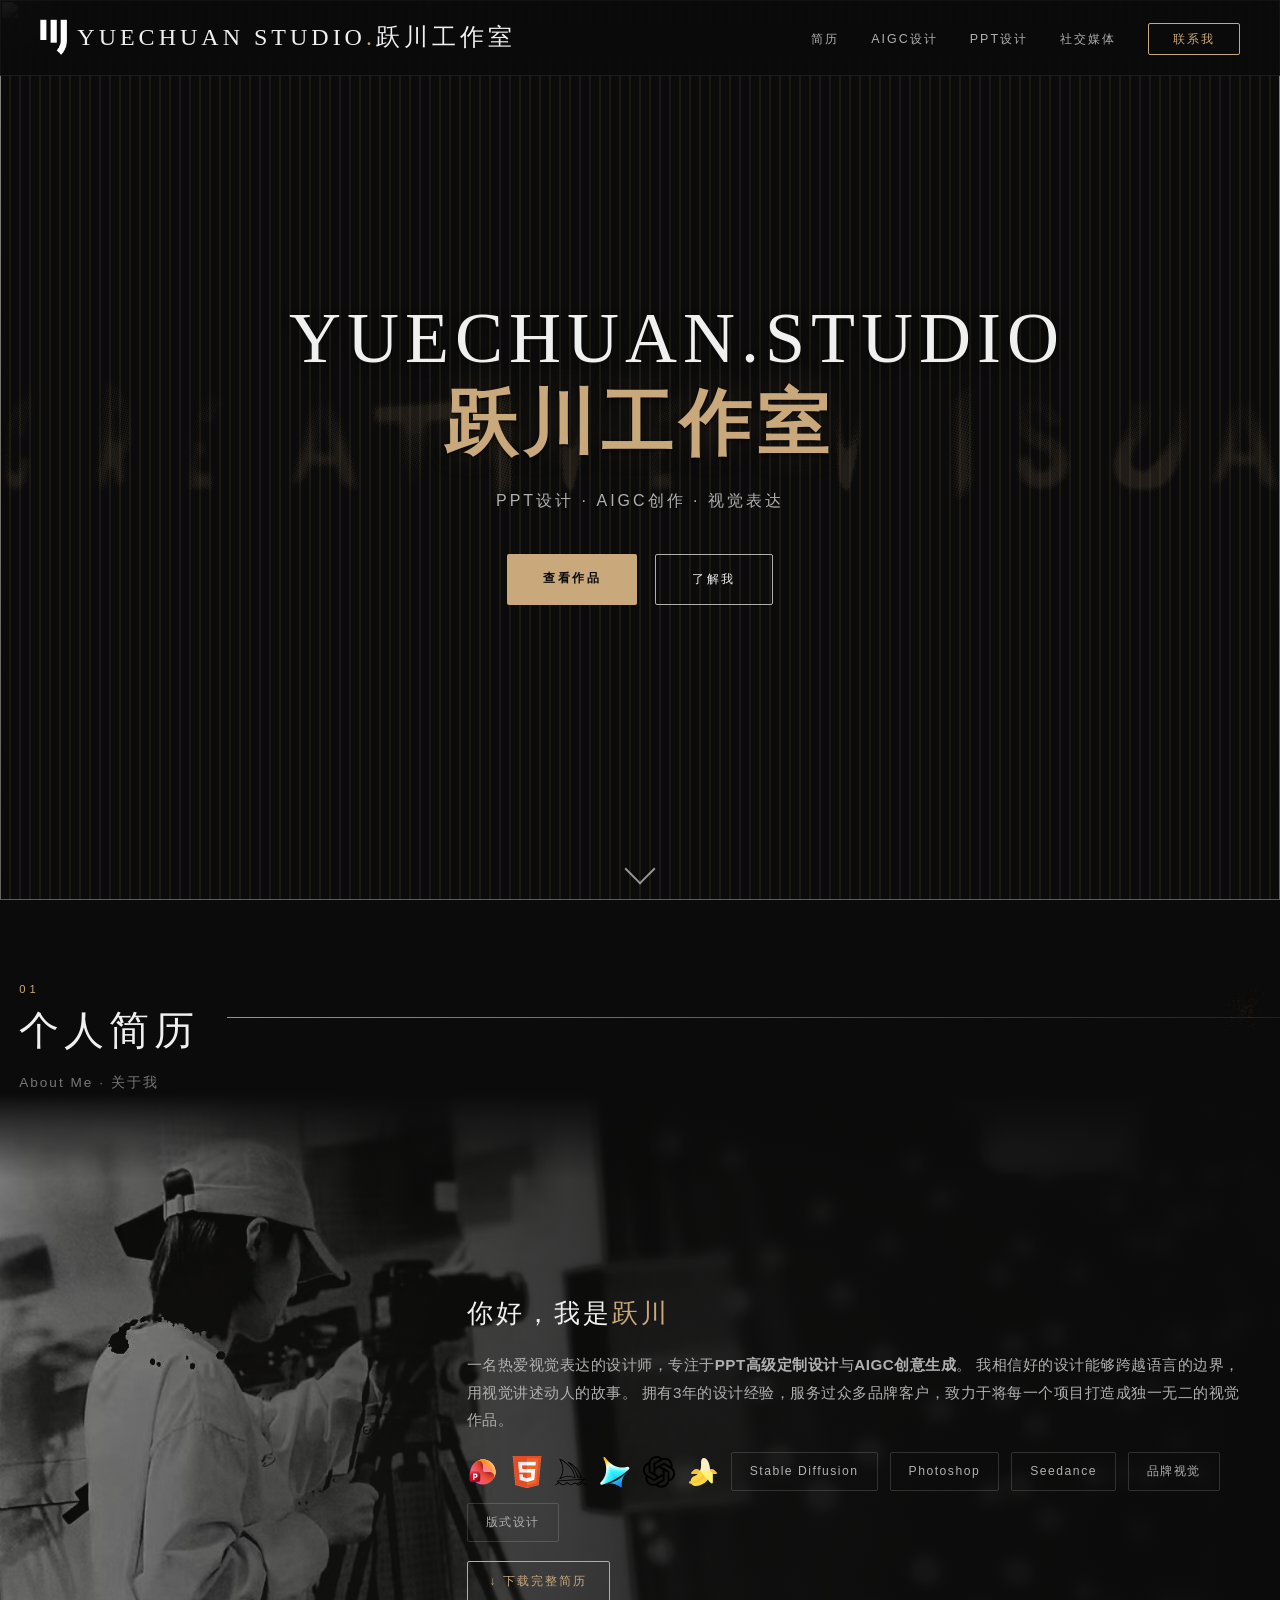
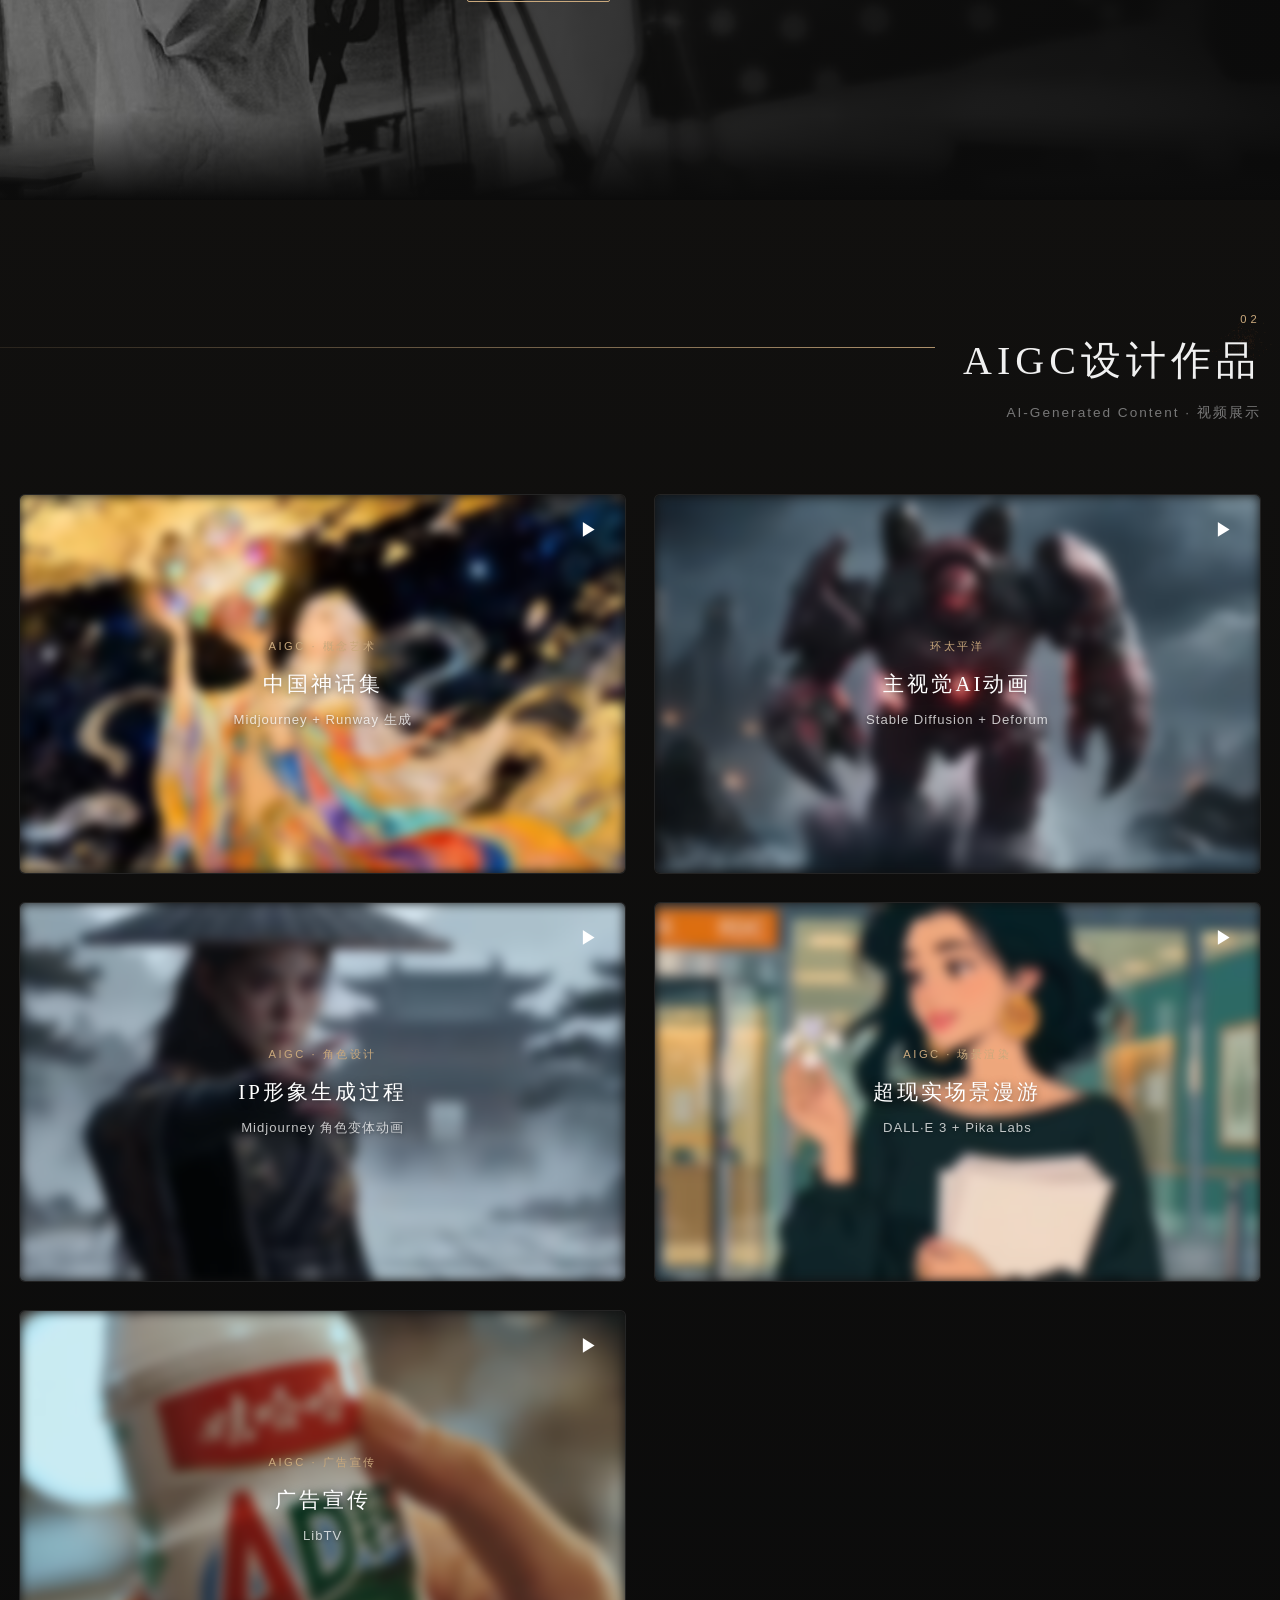
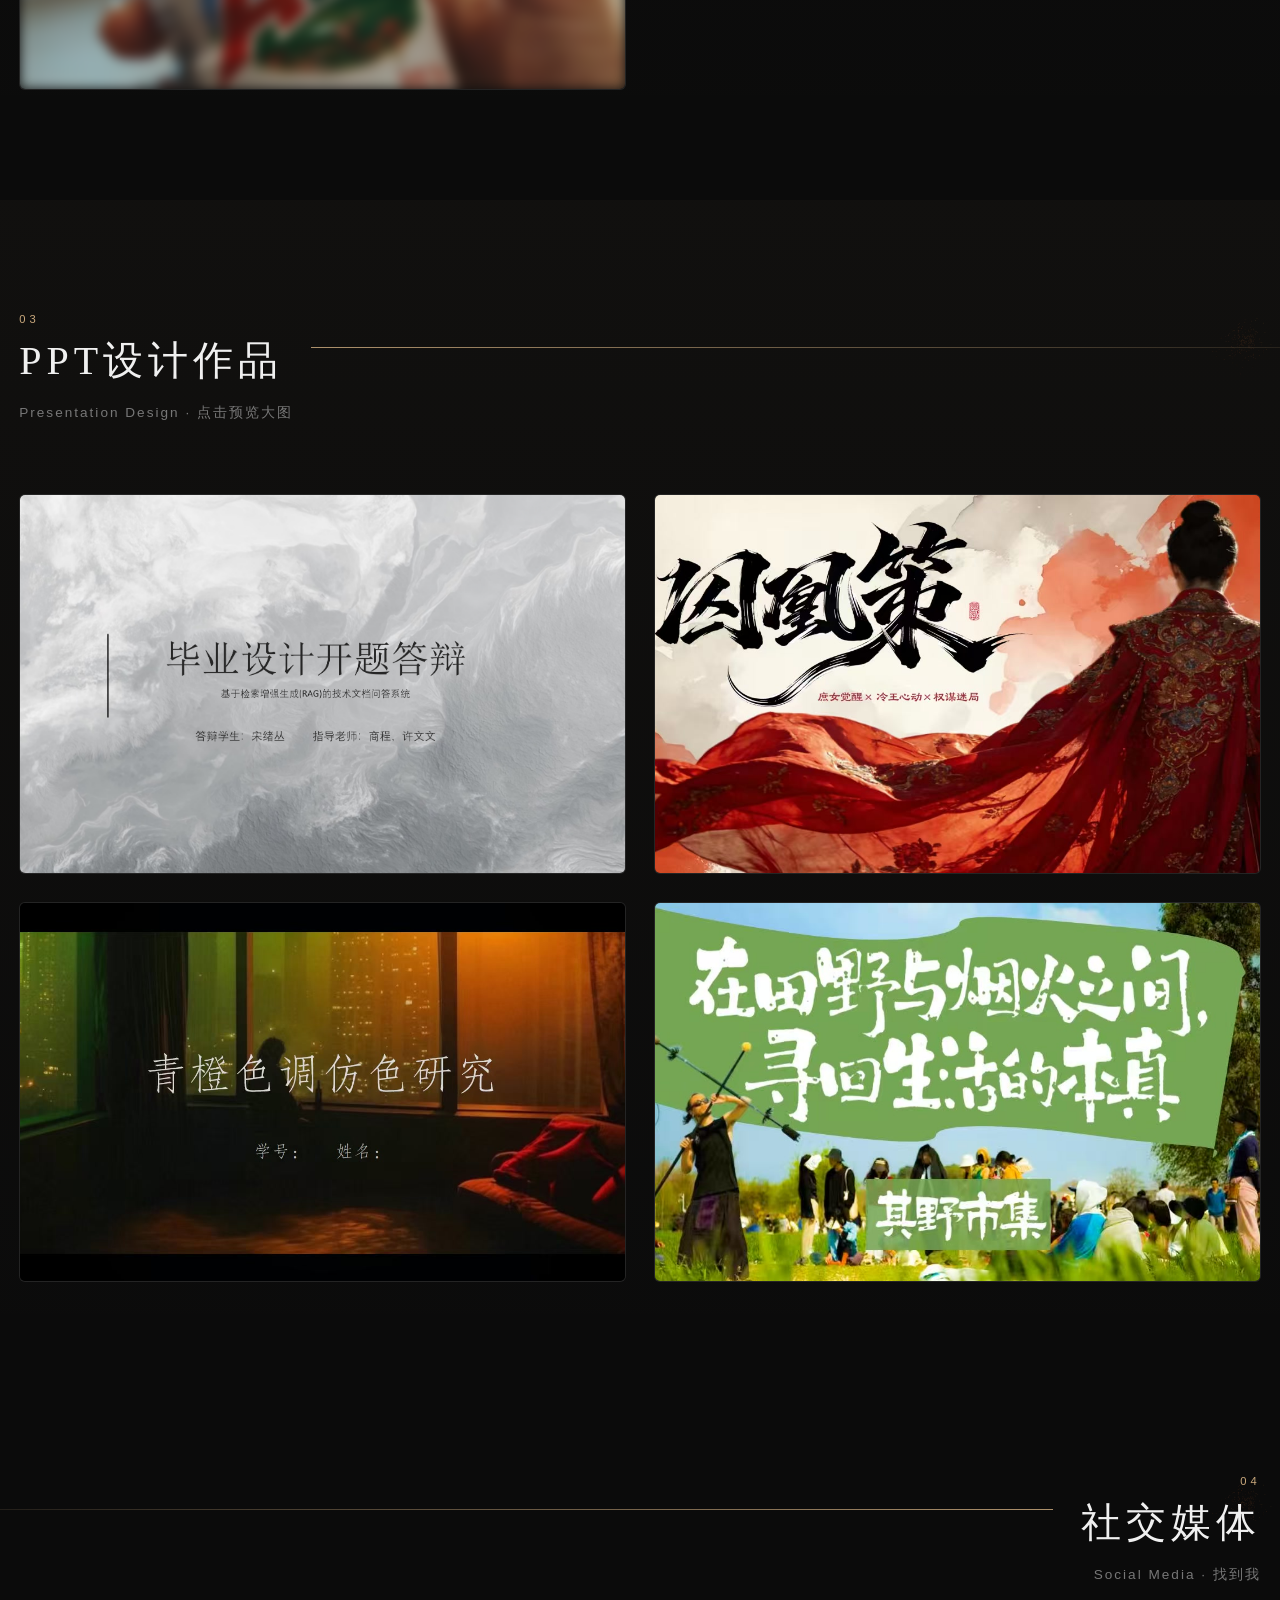
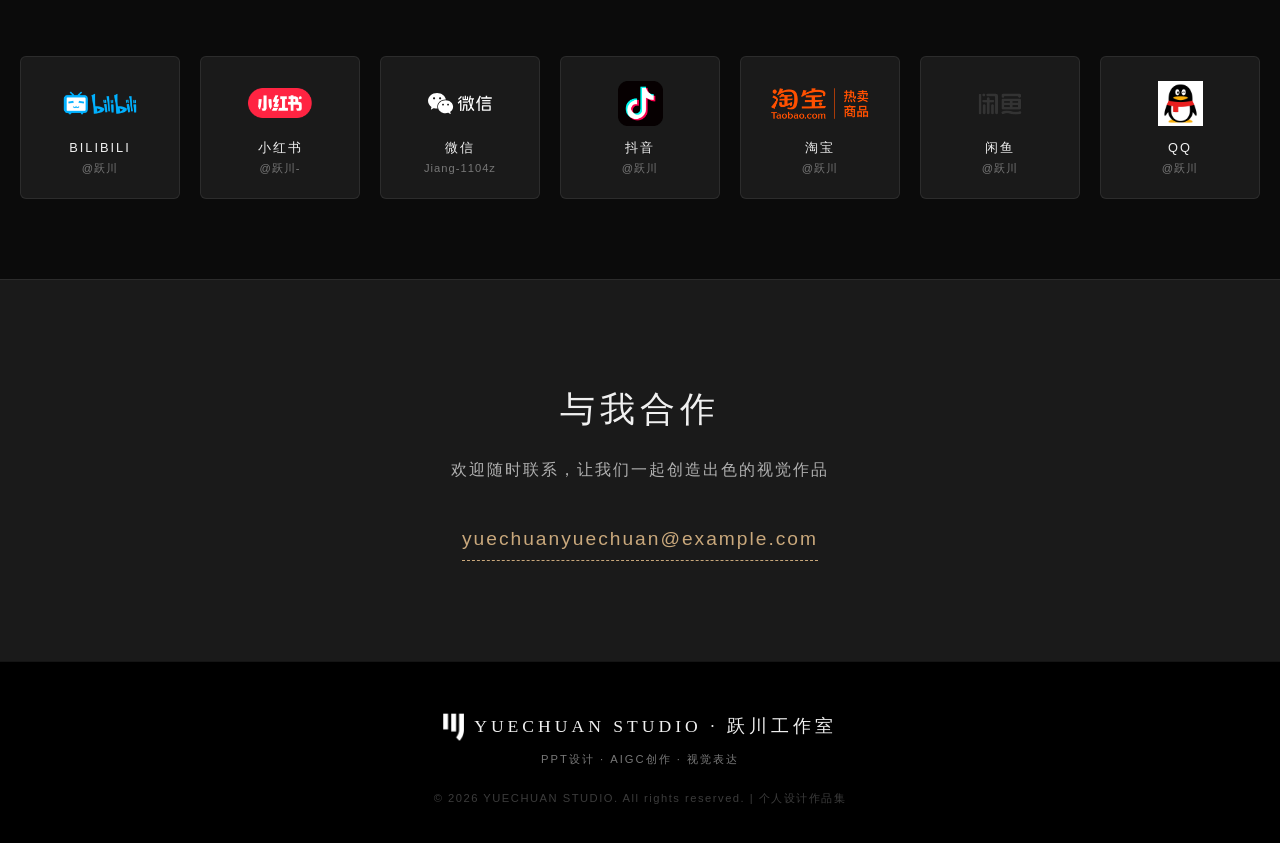
==== aton.html @ 8cbcf57b "Initial commit: artwork portfolio website" ====
<!DOCTYPE html>
<html lang="zh-CN">
<head>
    <meta charset="UTF-8">
    <meta name="viewport" content="width=device-width, initial-scale=1.0">
    <link rel="icon" href="logo\川logo.ico" type="image/png">
    <title>跃川工作室作品集 | Portfolio</title>
    <link rel="stylesheet" href="style.css">
    </head>
<body>
        <script>
            // 页面加载后自动滚动到主页
            window.addEventListener('DOMContentLoaded', function() {
                if (window.location.hash === '' || window.location.hash === '#home') {
                    var homeSection = document.getElementById('home');
                    if (homeSection) {
                        homeSection.scrollIntoView({behavior: 'auto'});
                    }
                }
            });
        </script>
        <!-- ==================== 导航栏 ==================== -->
    <nav class="navbar" id="navbar">
        <div class="nav-container">
            <a href="#home" class="logo"><img src="logo/川logo.png" alt="" class="logo-img"><span class="logo-text">YUECHUAN STUDIO<span class="dot">.</span>跃川工作室</span></a>
            <ul class="nav-links" id="navLinks">
                <li><a href="#about">简历</a></li>
                <li><a href="#aigc">AIGC设计</a></li>
                <li><a href="#ppt">PPT设计</a></li>
                <li><a href="#social">社交媒体</a></li>
                <li><a href="#contact" class="btn-contact">联系我</a></li>
            </ul>
            <div class="hamburger" id="hamburger">
                <span></span><span></span><span></span>
            </div>
        </div>
    </nav>

    <!-- ==================== Hero 区域 ==================== -->
    <section class="hero" id="home">
        <div class="hero-bg" aria-hidden="true">
            <img src="background/2784382079/back-ezgif.com-video-to-gif-converter.gif" alt="">
        </div>
        <div class="hero-particles" id="heroParticles"></div>
        <!-- 全屏英文大标题 -->
        <div class="hero-big-text">CREATIVE VISUAL DESIGN</div>
        <!-- 波浪线交互效果 -->
        <a-waves class="hero-waves"><svg></svg></a-waves>
        <div class="hero-content">
            <h1>YUECHUAN.STUDIO<br><span class="accent">跃川工作室</span></h1>
            <p class="hero-subtitle">PPT设计 · AIGC创作 · 视觉表达</p>
            <div class="hero-cta">
                <a href="#aigc" class="btn-primary">查看作品</a>
                <a href="#about" class="btn-outline-light">了解我</a>
            </div>
        </div>
        <div class="hero-scroll" onclick="document.getElementById('about').scrollIntoView({behavior:'smooth'})">
            <span></span>
        </div>
    </section>

    <!-- ==================== 个人简历区域 ==================== -->
    <section class="section fade-section" id="about">
        <div class="section-header section-header--left">
            <div class="section-title-row">
                <div class="section-title-group">
                    <div class="section-number">01</div>
                    <h2>个人简历</h2>
                </div>
                <div class="section-line"></div>
            </div>
            <p>About Me · 关于我</p>
        </div>
        <div class="about-grid">
            <div class="about-bg-image">
                <img src="extra-picture/个人简历9：16黑白.jpg" alt="个人照片">
            </div>
            <div class="about-cell about-cell-r1c1"></div>
            <div class="about-cell about-cell-r1c2"></div>
            <div class="about-cell about-cell-r1c3"></div>
            <div class="about-cell about-cell-r2c1"></div>
            <div class="about-content about-cell-r2-3 about-cell-c2-3">
                <div class="about-info">
                    <h3>你好，我是<span class="highlight">跃川</span></h3>
                    <p>
                        一名热爱视觉表达的设计师，专注于<strong>PPT高级定制设计</strong>与<strong>AIGC创意生成</strong>。
                        我相信好的设计能够跨越语言的边界，用视觉讲述动人的故事。
                        拥有3年的设计经验，服务过众多品牌客户，致力于将每一个项目打造成独一无二的视觉作品。
                    </p>
                    <div class="skill-tags">
                        <span class="skill-tag skill-tag--icon"><img src="logo/PowerPoint-Icon-FY26.svg" alt="PPT"></span>
                        <span class="skill-tag skill-tag--icon"><img src="logo/pic_html5.gif" alt="H5"></span>
                        <span class="skill-tag skill-tag--icon"><img src="logo/midjourney.svg" alt="Midjourney"></span>
                        <span class="skill-tag skill-tag--icon"><img src="logo/jimeng-color.svg" alt="jimeng"></span>
                        <span class="skill-tag skill-tag--icon"><img src="logo/openai.svg" alt="gpt"></span>
                        <span class="skill-tag skill-tag--icon"><img src="logo/nanobanana-color.svg" alt="nanobanana-color"></span>
                        <span class="skill-tag">Stable Diffusion</span>
                        <span class="skill-tag">Photoshop</span>
                        <span class="skill-tag">Seedance</span>
                        <span class="skill-tag">品牌视觉</span>
                        <span class="skill-tag">版式设计</span>
                    </div>
                    <a href="cans/简历.pdf" id="btnDownloadCv" class="btn-download-cv" download="简历.pdf">↓ 下载完整简历</a>
                </div>
            </div>
            <div class="about-cell about-cell-r3c1"></div>
        </div>
    </section>

    <!-- ==================== AIGC设计作品区域 ==================== -->
    <section class="section fade-section" id="aigc">
        <div class="section-header section-header--right">
            <div class="section-title-row">
                <div class="section-title-group">
                    <div class="section-number">02</div>
                    <h2>AIGC设计作品</h2>
                </div>
                <div class="section-line"></div>
            </div>
            <p>AI-Generated Content · 视频展示</p>
        </div>
        <div class="works-grid">
            <div class="work-card aigc-card" data-type="aigc" data-video="AIGC-video/AIGC-1-中国神话集.mp4" data-images="AIGC-video/AIGC-1.png">
                <div class="work-card-image">
                    <video muted loop playsinline poster="AIGC-video/AIGC-1.png">
                        <source src="AIGC-video/AIGC-1-中国神话集.mp4" type="video/mp4">
                    </video>
                    <div class="work-card-overlay"><span class="overlay-icon">▶</span></div>
                </div>
                <div class="work-card-info">
                    <div class="work-category">AIGC · 概念艺术</div>
                    <h4>中国神话集</h4>
                    <p>Midjourney + Runway 生成</p>
                </div>
            </div>
            <div class="work-card aigc-card" data-type="aigc" data-video="AIGC-video\AIGC-2-环太平洋.mp4" data-images="AIGC-video\AIGC-2.png">
                <div class="work-card-image">
                    <video muted loop playsinline poster="AIGC-video\AIGC-2.png">
                        <source src="AIGC-video\AIGC-2-环太平洋.mp4" type="video/mp4">
                    </video>
                    <div class="work-card-overlay"><span class="overlay-icon">▶</span></div>
                </div>
                <div class="work-card-info">
                    <div class="work-category">环太平洋</div>
                    <h4>主视觉AI动画</h4>
                    <p>Stable Diffusion + Deforum</p>
                </div>
            </div>
            <div class="work-card aigc-card" data-type="aigc" data-video="AIGC-video\AIGC-3-武侠.mp4" data-images="AIGC-video\AIGC-3.png">
                <div class="work-card-image">
                    <video muted loop playsinline poster="AIGC-video\AIGC-3.png">
                        <source src="AIGC-video\AIGC-3-武侠.mp4" type="video/mp4">
                    </video>
                    <div class="work-card-overlay"><span class="overlay-icon">▶</span></div>
                </div>
                <div class="work-card-info">
                    <div class="work-category">AIGC · 角色设计</div>
                    <h4>IP形象生成过程</h4>
                    <p>Midjourney 角色变体动画</p>
                </div>
            </div>
            <div class="work-card aigc-card" data-type="aigc" data-video="AIGC-video\AIGC-4-小故事.mp4" data-images="AIGC-video\AIGC-4.png">
                <div class="work-card-image">
                    <video muted loop playsinline poster="AIGC-video\AIGC-4.png">
                        <source src="AIGC-video\AIGC-4-小故事.mp4" type="video/mp4">
                    </video>
                    <div class="work-card-overlay"><span class="overlay-icon">▶</span></div>
                </div>
                <div class="work-card-info">
                    <div class="work-category">AIGC · 场景渲染</div>
                    <h4>超现实场景漫游</h4>
                    <p>DALL·E 3 + Pika Labs</p>
                </div>
            </div>
            <div class="work-card aigc-card" data-type="aigc" data-video="AIGC-video\AIGC-5-AD钙奶.mp4" data-images="AIGC-video\AIGC-5.png">
                <div class="work-card-image">
                    <video muted loop playsinline poster="AIGC-video\AIGC-5.png">
                        <source src="AIGC-video\AIGC-5-AD钙奶.mp4" type="video/mp4">
                    </video>
                    <div class="work-card-overlay"><span class="overlay-icon">▶</span></div>
                </div>
                <div class="work-card-info">
                    <div class="work-category">AIGC · 广告宣传</div>
                    <h4>广告宣传</h4>
                    <p>LibTV</p>
                </div>
            </div>
        </div>
    </section>

    <!-- ==================== PPT设计作品区域 ==================== -->
    <section class="section-ppt fade-section" id="ppt">
        <div class="section">
            <div class="section-header section-header--left">
                <div class="section-title-row">
                    <div class="section-title-group">
                        <div class="section-number">03</div>
                        <h2>PPT设计作品</h2>
                    </div>
                    <div class="section-line"></div>
                </div>
                <p>Presentation Design · 点击预览大图</p>
            </div>
            <div class="works-grid">
                <div class="work-card" data-type="ppt" data-images="PPT-image/PPT-1-14800_基于RAG的技术文档问答系统_04/14800_基于RAG的技术文档问答系统_01.png,PPT-image/PPT-1-14800_基于RAG的技术文档问答系统_04/14800_基于RAG的技术文档问答系统_02.png,PPT-image/PPT-1-14800_基于RAG的技术文档问答系统_04/14800_基于RAG的技术文档问答系统_03.png,PPT-image/PPT-1-14800_基于RAG的技术文档问答系统_04/14800_基于RAG的技术文档问答系统_04.png,PPT-image/PPT-1-14800_基于RAG的技术文档问答系统_04/14800_基于RAG的技术文档问答系统_05.png,PPT-image/PPT-1-14800_基于RAG的技术文档问答系统_04/14800_基于RAG的技术文档问答系统_06.png,PPT-image/PPT-1-14800_基于RAG的技术文档问答系统_04/14800_基于RAG的技术文档问答系统_07.png,PPT-image/PPT-1-14800_基于RAG的技术文档问答系统_04/14800_基于RAG的技术文档问答系统_08.png,PPT-image/PPT-1-14800_基于RAG的技术文档问答系统_04/14800_基于RAG的技术文档问答系统_09.png,PPT-image/PPT-1-14800_基于RAG的技术文档问答系统_04/14800_基于RAG的技术文档问答系统_10.png">
                    <div class="work-card-image">
                        <img src="PPT-image/PPT-1-14800_基于RAG的技术文档问答系统_04/14800_基于RAG的技术文档问答系统_01.png" alt="开题答辩PPT">
                    </div>
                    <div class="work-card-info">
                        <div class="work-category">PPT · 开题答辩</div>
                        <h4>基于RAG的技术文档问答系统</h4>
                        <p>为毕业生定制的开题答辩演示文稿</p>
                    </div>
                </div>
                <div class="work-card" data-type="ppt" data-images="PPT-image/PPT-2-网剧/网剧-展示图.jpg">
                    <div class="work-card-image">
                        <img src="PPT-image/PPT-2-网剧/网剧-01.jpg" alt="网剧">
                    </div>
                    <div class="work-card-info">
                        <div class="work-category">PPT · 网剧路演</div>
                        <h4>网剧发布会PPT</h4>
                        <p>网剧发布会级别演示设计</p>
                    </div>
                </div>
                <div class="work-card" data-type="ppt" data-images="PPT-image/PPT-3-色调研究/色调研究-01.jpg">
                    <div class="work-card-image">
                        <img src="PPT-image/PPT-3-色调研究/色调研究-01.jpg" alt="课程研究PPT">
                    </div>
                    <div class="work-card-info">
                        <div class="work-category">PPT · 课程研究</div>
                        <h4>课程研究PPT</h4>
                        <p>沉稳专业的视觉风格</p>
                    </div>
                </div>
                <div class="work-card" data-type="ppt" data-images="PPT-image/PPT-04-市集宣传/市集宣传-01.jpg">
                    <div class="work-card-image">
                        <img src="PPT-image/PPT-04-市集宣传/市集宣传-01.jpg" alt="市集宣传PPT">
                    </div>
                    <div class="work-card-info">
                        <div class="work-category">PPT · 市集宣传</div>
                        <h4>市集宣传PPT</h4>
                        <p>清新活泼的设计语言</p>
                    </div>
                </div>
            </div>
        </div>
    </section>

    <!-- ==================== 社交媒体区域 ==================== -->
    <section class="social-section fade-section" id="social">
        <div class="section-header section-header--right">
            <div class="section-title-row">
                <div class="section-title-group">
                    <div class="section-number">04</div>
                    <h2>社交媒体</h2>
                </div>
                <div class="section-line"></div>
            </div>
            <p>Social Media · 找到我</p>
        </div>
        <div class="social-grid">
            <a href="#" class="social-card" target="_blank" rel="noopener">
                <div class="social-icon"><img src="logo/bilibili-logo.png" alt="Bilibili" style="width:128px;height:128px;"></div>
                <div class="social-info">
                    <div class="social-name">Bilibili</div>
                    <div class="social-handle">@跃川</div>
                </div>
            </a>
            <a href="https://xhslink.com/m/7jqiYCoCjYl" class="social-card" target="_blank" rel="noopener">
                <div class="social-icon"><img src="logo/小红书logo.png" alt="小红书" style="width:64px;height:64px;"></div>
                <div class="social-info">
                    <div class="social-name">小红书</div>
                    <div class="social-handle">@跃川-</div>
                </div>
            </a>
            <a href="#" class="social-card" target="_blank" rel="noopener">
                <div class="social-icon"><img src="logo/微信logo.svg" alt="微信" style="width:64px;height:64px;"></div>
                <div class="social-info">
                    <div class="social-name">微信</div>
                    <div class="social-handle">Jiang-1104z</div>
                </div>
            </a>
            <a href="#" class="social-card" target="_blank" rel="noopener">
                <div class="social-icon"><img src="logo/抖音logo.image" alt="抖音" style="width:45px;height:45px;"></div>
                <div class="social-info">
                    <div class="social-name">抖音</div>
                    <div class="social-handle">@跃川</div>
                </div>
            </a>
            <a href="#" class="social-card" target="_blank" rel="noopener">
                <div class="social-icon"><img src="logo/淘宝logo.png" alt="淘宝" style="width:128px;height:128px;"></div>
                <div class="social-info">
                    <div class="social-name">淘宝</div>
                    <div class="social-handle">@跃川</div>
                </div>
            </a>
            <a href="#" class="social-card" target="_blank" rel="noopener">
                <div class="social-icon"><img src="logo/闲鱼logo.png" alt="闲鱼" style="width:128px;height:128px;"></div>
                <div class="social-info">
                    <div class="social-name">闲鱼</div>
                    <div class="social-handle">@跃川</div>
                </div>
            </a>
            <a href="#" class="social-card" target="_blank" rel="noopener">
                <div class="social-icon"><img src="logo/QQlogo.webp" alt="QQ" style="width:45px;height:45px;"></div>
                <div class="social-info">
                    <div class="social-name">QQ</div>
                    <div class="social-handle">@跃川</div>
                </div>
            </a>
        </div>
    </section>

    <!-- ==================== 联系区域 ==================== -->
    <section class="contact-section fade-section" id="contact">
        <canvas id="contactLeonCanvas"></canvas>
        <h2>与我合作</h2>
        <p>欢迎随时联系，让我们一起创造出色的视觉作品</p>
        <a href="mailto:yourname@example.com" class="contact-email">yuechuanyuechuan@example.com</a>
    </section>

    <!-- ==================== 页脚 ==================== -->
    <footer class="footer">
        <div class="footer-name"><img src="logo/川logo.png" alt="" class="footer-logo-img">YUECHUAN STUDIO · 跃川工作室</div>
        <div class="footer-tagline">PPT设计 · AIGC创作 · 视觉表达</div>
        <div class="footer-copy">&copy; 2026 YUECHUAN STUDIO. All rights reserved. | 个人设计作品集</div>
    </footer>

    <!-- ==================== 模态框 ==================== -->
    <div class="modal" id="previewModal">
        <button class="modal-close" id="modalClose">&times;</button>
        <div class="modal-content" id="modalContent">
            <!-- 动态填充内容 -->
        </div>
        <button class="fullscreen-btn" id="fullscreenBtn" style="display: none;">⛶ 全屏</button>
    </div>

    <!-- ==================== 脚本 ==================== -->
    <script src="leonsans-master/leonsans-master/dist/leon.js"></script>
    <script src="main.js"></script>
</body>
</html>
---- style.css ----
/* ========== 全局变量与基础样式 ========== */
:root {
    --bg-dark: #0b0b0b;
    --bg-card: #1a1a1a;
    --bg-card-hover: #222222;
    --text-primary: #f0f0f0;
    --text-secondary: #b0b0b0;
    --text-muted: #777;
    --accent: #c9a87c;
    --accent-hover: #e0c190;
    --accent-dim: rgba(201, 168, 124, 0.15);
    --border-subtle: rgba(255, 255, 255, 0.08);
    --border-medium: rgba(255, 255, 255, 0.15);
    --font-heading: 'Georgia', 'Times New Roman', 'Noto Serif SC', 'STSong', 'Songti SC', serif;
    --font-body: 'Helvetica Neue', 'Inter', 'PingFang SC', 'Microsoft YaHei', 'Arial', sans-serif;
    --transition: 0.35s cubic-bezier(0.25, 0.1, 0.25, 1);
    --radius: 6px;
    --edge-padding: max(10px, 1.5vw);
}

* {
    margin: 0;
    padding: 0;
    box-sizing: border-box;
}

html {
    scroll-behavior: smooth;
}

body {
    font-family: var(--font-body);
    background-color: var(--bg-dark);
    color: var(--text-primary);
    line-height: 1.7;
    -webkit-font-smoothing: antialiased;
}

/* ========== 导航栏 ========== */
.navbar { position: fixed; top: 0; left: 0; width: 100%; background: rgba(11, 11, 11, 0.88); backdrop-filter: blur(20px); -webkit-backdrop-filter: blur(20px); z-index: 1000; border-bottom: 1px solid var(--border-subtle); transition: background var(--transition); }
.navbar.scrolled { background: rgba(11, 11, 11, 0.96); box-shadow: 0 2px 30px rgba(0, 0, 0, 0.5); }
.nav-container { width: 100%; padding: 0 40px; display: flex; justify-content: space-between; align-items: center; height: 75px; }
.logo { font-family: var(--font-heading); font-size: 1.5rem; letter-spacing: 4px; color: var(--text-primary); text-decoration: none; transition: color var(--transition); font-weight: normal; white-space: nowrap; display: flex; align-items: center; gap: 10px; flex-shrink: 1; min-width: 0; overflow: hidden; }
.logo-img { height: 36px; width: auto; flex-shrink: 0; }
.logo-text { display: inline; }
.logo span.dot { color: var(--accent); }
.logo:hover { color: var(--accent); }
.logo:hover span { color: var(--text-primary); }
.nav-links { display: flex; list-style: none; gap: 32px; align-items: center; }
.nav-links a { text-decoration: none; color: var(--text-secondary); font-size: 0.78rem; letter-spacing: 2px; text-transform: uppercase; transition: color var(--transition); position: relative; font-weight: 500; white-space: nowrap; }
.nav-links a:hover { color: var(--text-primary); }
.nav-links a::after { content: ''; position: absolute; bottom: -6px; left: 0; width: 0; height: 1.5px; background: var(--accent); transition: width var(--transition); }
.nav-links a:hover::after { width: 100%; }
.nav-links .btn-contact { border: 1px solid var(--accent); color: var(--accent); padding: 9px 24px; letter-spacing: 2px; transition: all var(--transition); font-size: 0.72rem; border-radius: 2px; }
.nav-links .btn-contact:hover { background: var(--accent); color: #0b0b0b; border-color: var(--accent); }
.nav-links .btn-contact::after { display: none; }
.hamburger { display: none; flex-direction: column; cursor: pointer; gap: 6px; z-index: 1001; }
.hamburger span { width: 26px; height: 2px; background: var(--text-primary); transition: all var(--transition); border-radius: 1px; }
.hamburger.active span:nth-child(1) { transform: rotate(45deg) translate(5px, 6px); }
.hamburger.active span:nth-child(2) { opacity: 0; }
.hamburger.active span:nth-child(3) { transform: rotate(-45deg) translate(5px, -6px); }

/* ========== Hero 区域 ========== */

.hero { position: relative; width: 100%; min-height: 100vh; display: flex; align-items: center; justify-content: center; overflow: hidden; background: #0b0b0b; }
.hero-bg { position: absolute; inset: 0; z-index: 0; overflow: hidden; }
.hero-bg img { width: 100%; height: 100%; object-fit: cover; object-position: center; display: block; }
.hero-bg::after { content: ''; position: absolute; inset: 0; background: linear-gradient(to bottom, rgba(11, 11, 11, 0.35) 0%, rgba(11, 11, 11, 0.55) 100%); pointer-events: none; }
.hero-particles { position: absolute; top: 0; left: 0; width: 100%; height: 100%; pointer-events: none; opacity: 0.25; z-index: 1; }
.hero-particles .particle { position: absolute; border-radius: 50%; background: var(--accent); animation: floatUp linear infinite; }
@keyframes floatUp { 0% { transform: translateY(100vh) scale(0); opacity: 0; } 10% { opacity: 1; } 90% { opacity: 1; } 100% { transform: translateY(-10vh) scale(1.5); opacity: 0; } }
.hero-big-text { position: absolute; top: 50%; left: 50%; transform: translate(-50%, -50%); width: 100%; text-align: center; z-index: 2; pointer-events: none; font-family: var(--font-heading); font-size: clamp(4rem, 12vw, 11rem); font-weight: bold; letter-spacing: 0.00em; color: rgba(201, 168, 124, 0.12); text-transform: uppercase; white-space: nowrap; user-select: none; }
/* 波浪线效果 */
.hero-waves { position: absolute; top: 0; left: 0; margin: 0; padding: 0; width: 100%; height: 100%; overflow: hidden; z-index: 2; pointer-events: none; }
.hero-waves svg { width: 100%; height: 100%; }
.hero-waves svg path { fill: none; stroke: rgba(201, 168, 124, 0.18); stroke-width: 1px; }
.hero-content { position: relative; z-index: 3; text-align: center; padding: 0 24px; max-width: 750px; transform-style: preserve-3d; will-change: transform; transition: transform 0.3s cubic-bezier(0.23, 1, 0.32, 1); }
.hero-content h1 { font-family: var(--font-heading); font-size: clamp(2.4rem, 6vw, 4.5rem); font-weight: normal; letter-spacing: 6px; color: var(--text-primary); margin-bottom: 1.2rem; line-height: 1.2; text-shadow: 0 1px 1px rgba(0,0,0,0.4), 0 2px 4px rgba(0,0,0,0.3), 0 4px 12px rgba(0,0,0,0.25), 0 1px 0 rgba(201,168,124,0.15); }
.hero-content h1 .accent { color: var(--accent); font-weight: 800; text-shadow: 0 1px 1px rgba(0,0,0,0.5), 0 2px 4px rgba(0,0,0,0.35), 0 4px 12px rgba(0,0,0,0.25), 0 0 30px rgba(201,168,124,0.15); }
.hero-content .hero-subtitle { font-size: 1rem; letter-spacing: 3px; color: var(--text-secondary); margin-bottom: 2.5rem; font-weight: 300; text-shadow: 0 1px 2px rgba(0,0,0,0.3); }
/* 鱼眼放大效果 - 文字悬停 */
.hero-content h1 .text3d-char, .hero-content .hero-subtitle .text3d-char { display: inline-block; transition: transform 0.4s cubic-bezier(0.25, 0.46, 0.45, 0.94), color 0.4s ease; cursor: default; }
.hero-content h1 .text3d-char.fisheye { transform: scale(1.18); color: #fff; z-index: 1; position: relative; }
.hero-content h1 .accent .text3d-char.fisheye { transform: scale(1.22); color: var(--accent-hover); }
.hero-content .hero-subtitle .text3d-char.fisheye { transform: scale(1.12); color: var(--text-primary); }
.hero-cta { display: flex; gap: 18px; justify-content: center; flex-wrap: wrap; }
.btn-primary { display: inline-block; padding: 14px 36px; background: var(--accent); color: #0b0b0b; text-decoration: none; letter-spacing: 2.5px; font-size: 0.78rem; text-transform: uppercase; transition: all var(--transition); border-radius: 2px; font-weight: 600; }
.btn-primary:hover { background: var(--accent-hover); transform: translateY(-2px); box-shadow: 0 10px 30px rgba(201, 168, 124, 0.3); }
.btn-outline-light { display: inline-block; padding: 14px 36px; border: 1px solid var(--text-secondary); color: var(--text-primary); text-decoration: none; letter-spacing: 2.5px; font-size: 0.78rem; text-transform: uppercase; transition: all var(--transition); border-radius: 2px; }
.btn-outline-light:hover { border-color: var(--accent); color: var(--accent); transform: translateY(-2px); }
.hero-scroll { position: absolute; bottom: 35px; left: 50%; transform: translateX(-50%); z-index: 4; animation: bounce 2s infinite; opacity: 0.6; cursor: pointer; }
.hero-scroll span { display: block; width: 22px; height: 22px; border-right: 2px solid var(--text-primary); border-bottom: 2px solid var(--text-primary); transform: rotate(45deg); }
@keyframes bounce { 0%, 20%, 50%, 80%, 100% { transform: translateX(-50%) translateY(0); } 40% { transform: translateX(-50%) translateY(10px); } 60% { transform: translateX(-50%) translateY(5px); } }

/* ========== 通用区块 ========== */
.section { padding: 110px 0; width: 100%; overflow: visible; }
.section-header { margin-bottom: 70px; padding: 0; width: 100%; box-sizing: border-box; }
.section-header--left { text-align: left; }
.section-header--right { text-align: right; }
.section-title-row { display: flex; align-items: center; gap: 28px; width: 100%;
    position: relative;
    overflow: hidden;
}
.section-title-row::before {
    content: '';
    position: absolute;
    inset: 0;
    z-index: 0;
    background-image: url("background/粒子.png");
    background-repeat: no-repeat;
    background-position: right center;
    background-size: auto 100%;
    opacity: 0.18;
    pointer-events: none;
}
.section-title-row > * {
    position: relative;
    z-index: 1;
}
.section-header--left .section-title-row { padding-left: var(--edge-padding); }
.section-header--right .section-title-row { flex-direction: row-reverse; padding-right: var(--edge-padding); }
.section-title-group { flex-shrink: 0; }
.section-header .section-number { font-size: 0.7rem; letter-spacing: 4px; color: var(--accent); text-transform: uppercase; margin-bottom: 0.5rem; font-weight: 500; }
.section-header h2 { font-family: var(--font-heading); font-size: 2.5rem; font-weight: normal; letter-spacing: 5px; margin: 0; color: var(--text-primary); line-height: 1.2; }
.section-header .section-line { flex: 1; height: 1px; min-width: 60px; background: linear-gradient(90deg, var(--accent) 0%, rgba(201, 168, 124, 0.15) 100%); opacity: 0.85; }
.section-header--right .section-line { background: linear-gradient(270deg, var(--accent) 0%, rgba(201, 168, 124, 0.15) 100%); }
.section-header p { font-size: 0.85rem; letter-spacing: 2px; color: var(--text-muted); margin-top: 1rem; font-weight: 300; }
.section-header--left p { padding-left: var(--edge-padding); }
.section-header--right p { padding-right: var(--edge-padding); }

/* ========== PPT & AIGC 区域背景 ========== */
.section-ppt { background: linear-gradient(180deg, rgba(201, 168, 124, 0.03) 0%, transparent 100%); }
#aigc { background: linear-gradient(180deg, rgba(201, 168, 124, 0.03) 0%, transparent 100%); }
#about { background: none; }

/* ========== 关于我 / 简历区域 ========== */
#about { position: relative; display: flex; flex-direction: column; min-height: 100vh; overflow: visible; padding: 0 !important; }
#about > .section-header { position: relative; z-index: 2; flex-shrink: 0; padding: 80px 0 0 0; margin-bottom: 0; width: 100%; box-sizing: border-box; overflow: hidden; }
#about > .section-header .section-title-row { width: 100%; padding-left: var(--edge-padding); }
#about > .section-header p { padding-left: var(--edge-padding); }
.about-grid { display: grid; grid-template-columns: 1fr 1fr 1fr; grid-template-rows: auto 1fr 1fr; position: relative; flex: 1; width: 100%; min-height: 60vh; }
.about-bg-image { position: absolute; inset: 0; z-index: 0; overflow: hidden; }
.about-bg-image img { position: absolute; left: 0; top: 50%; transform: translateY(-50%); height: 100%; width: auto; min-width: 100%; object-fit: cover; object-position: left center; display: block; }
/* 上下淡出 + 右侧遮罩 */
.about-bg-image::before { content: ''; position: absolute; inset: 0; z-index: 1; background: linear-gradient(180deg, var(--bg-dark) 0%, transparent 12%, transparent 88%, var(--bg-dark) 100%); pointer-events: none; }
.about-bg-image::after { content: ''; position: absolute; inset: 0; z-index: 2; background: linear-gradient(90deg, rgba(11,11,11,0.45) 0%, rgba(11,11,11,0.7) 33%, rgba(11,11,11,0.9) 66%, rgba(11,11,11,0.97) 100%); pointer-events: none; }
/* 网格单元 */
.about-cell, .about-content { position: relative; z-index: 3; }
.about-cell-r1c1 { grid-row: 1; grid-column: 1; }
.about-cell-r1c2 { grid-row: 1; grid-column: 2; }
.about-cell-r1c3 { grid-row: 1; grid-column: 3; }
.about-cell-r2c1 { grid-row: 2; grid-column: 1; }
.about-cell-r3c1 { grid-row: 3; grid-column: 1; }
/* 内容区域：行2-3，列2-3 */
.about-content { grid-row: 2 / 4; grid-column: 2 / 4; display: flex; align-items: center; padding: 20px 40px; overflow: visible; }
.about-info { width: 100%; }
.about-info h3 { font-family: var(--font-heading); font-size: clamp(1.2rem, 2vw, 1.8rem); font-weight: normal; letter-spacing: 3px; margin-bottom: 1rem; color: var(--text-primary); }
.about-info .highlight { color: var(--accent); }
.about-info p { color: var(--text-secondary); margin-bottom: 1.2rem; font-size: clamp(0.8rem, 1.2vw, 0.95rem); letter-spacing: 0.5px; line-height: 1.8; }
.skill-tags { display: flex; flex-wrap: wrap; gap: 12px; margin-bottom: 1.2rem; }
.skill-tag { display: inline-flex; align-items: center; gap: 6px; padding: 8px 18px; border: 1px solid var(--border-medium); color: var(--text-secondary); font-size: clamp(0.72rem, 0.95vw, 0.82rem); letter-spacing: 1.5px; border-radius: 2px; transition: all var(--transition); cursor: default; }
.skill-tag img { width: 18px; height: 18px; object-fit: contain; flex-shrink: 0; }
.skill-tag--icon { border: none; padding: 0; background: transparent; opacity: 0.7; transition: opacity var(--transition); }
.skill-tag--icon img { width: 32px; height: 32px; }
.skill-tag--icon:hover { opacity: 1; background: transparent; border: none; }
.skill-tag:hover { border-color: var(--accent); color: var(--accent); background: var(--accent-dim); }
.btn-download-cv { display: inline-flex; align-items: center; gap: 8px; padding: 10px 22px; border: 1px solid var(--accent); color: var(--accent); text-decoration: none; letter-spacing: 2px; font-size: clamp(0.65rem, 0.9vw, 0.75rem); text-transform: uppercase; transition: all var(--transition); border-radius: 2px; white-space: nowrap; }
.btn-download-cv:hover { background: var(--accent); color: #0b0b0b; }

/* ========== 作品展示通用样式 ========== */
.works-grid { display: grid; grid-template-columns: repeat(auto-fit, minmax(460px, 1fr)); gap: 28px; padding: 0 var(--edge-padding); }
.work-card { position: relative; border-radius: var(--radius); overflow: hidden; cursor: pointer; transition: transform var(--transition), box-shadow var(--transition); border: 1px solid var(--border-subtle); background: #111; }
.work-card:hover { transform: translateY(-8px); box-shadow: 0 30px 50px rgba(0, 0, 0, 0.6); border-color: var(--border-medium); }
.work-card-image { position: relative; aspect-ratio: 16 / 10; overflow: hidden; background: #111; }
.work-card-image img, .work-card-image video { width: 100%; height: 100%; object-fit: cover; display: block; transition: filter var(--transition); }
/* 信息层：覆盖在图片上，默认隐藏 */
.work-card-info { position: absolute; inset: 0; z-index: 2; display: flex; flex-direction: column; justify-content: center; align-items: center; text-align: center; padding: 30px; opacity: 0; transition: opacity var(--transition); pointer-events: none; }
.work-card:hover .work-card-info,
.work-card.touch-active .work-card-info { opacity: 1; }
.work-card-info .work-category { font-size: 0.7rem; letter-spacing: 2.5px; color: var(--accent); text-transform: uppercase; margin-bottom: 0.6rem; font-weight: 500; }
.work-card-info h4 { font-family: var(--font-heading); font-size: 1.3rem; font-weight: normal; letter-spacing: 3px; color: #fff; margin-bottom: 0.5rem; text-shadow: 0 2px 8px rgba(0,0,0,0.5); }
.work-card-info p { font-size: 0.82rem; color: rgba(255,255,255,0.75); letter-spacing: 1px; text-shadow: 0 1px 4px rgba(0,0,0,0.4); }
/* hover 时图片模糊 */
.work-card:hover .work-card-image img,
.work-card:hover .work-card-image video,
.work-card.touch-active .work-card-image img,
.work-card.touch-active .work-card-image video { filter: blur(6px); }
/* 播放按钮：右上角 */
.work-card-overlay { position: absolute; top: 14px; right: 14px; z-index: 3; width: 44px; height: 44px; background: transparent; border-radius: 50%; display: flex; align-items: center; justify-content: center; opacity: 0; transition: opacity var(--transition); pointer-events: none; }
.work-card:hover .work-card-overlay,
.work-card.touch-active .work-card-overlay { opacity: 1; }
.work-card-overlay .overlay-icon { font-size: 1.1rem; color: #fff; }

/* ========== AIGC 卡片专用样式 ========== */
/* 默认状态：图片/视频虚化，介绍文字可见，overlay可见 */
.aigc-card .work-card-image video,
.aigc-card .work-card-image img {
    filter: blur(6px);
}
.aigc-card .work-card-info {
    opacity: 1;
}
.aigc-card .work-card-overlay {
    opacity: 1;
}
/* hover/激活时：取消虚化，隐藏介绍文字，隐藏overlay */
.aigc-card:hover .work-card-image video,
.aigc-card:hover .work-card-image img,
.aigc-card.touch-active .work-card-image video,
.aigc-card.touch-active .work-card-image img {
    filter: none;
}
.aigc-card:hover .work-card-info,
.aigc-card.touch-active .work-card-info {
    opacity: 0;
}
.aigc-card:hover .work-card-overlay,
.aigc-card.touch-active .work-card-overlay {
    opacity: 0;
}

/* ========== 模态框 ========== */
.modal { display: none; position: fixed; top: 0; left: 0; width: 100%; height: 100%; background: rgba(0, 0, 0, 0.92); backdrop-filter: blur(10px); z-index: 2000; align-items: center; justify-content: center; flex-direction: column; opacity: 0; transition: opacity 0.3s ease; }
.modal.active { display: flex; opacity: 1; }
.modal-close { position: absolute; top: 20px; right: 30px; font-size: 2rem; color: #fff; cursor: pointer; z-index: 2001; transition: transform 0.2s; background: none; border: none; line-height: 1; }
.modal-close:hover { transform: scale(1.2); color: var(--accent); }
.modal-content { width: 90vw; height: 85vh; display: flex; align-items: center; justify-content: center; position: relative; }
.modal-content img { width: 100%; height: 100%; object-fit: contain; border-radius: 4px; box-shadow: 0 20px 60px rgba(0,0,0,0.8); }
.modal-content video { width: 100%; height: 100%; object-fit: contain; border-radius: 4px; box-shadow: 0 20px 60px rgba(0,0,0,0.8); background: #000; }
.fullscreen-btn { position: absolute; bottom: 20px; right: 20px; background: rgba(0,0,0,0.6); color: #fff; border: 1px solid rgba(255,255,255,0.3); padding: 8px 16px; font-size: 0.8rem; letter-spacing: 1px; cursor: pointer; border-radius: 4px; transition: all 0.2s; z-index: 2002; }
.fullscreen-btn:hover { background: var(--accent); border-color: var(--accent); color: #000; }
.ppt-nav { position: absolute; top: 50%; transform: translateY(-50%); font-size: 2rem; color: #fff; background: rgba(0,0,0,0.5); border: none; cursor: pointer; padding: 10px 15px; transition: background 0.2s; border-radius: 4px; z-index: 2002; }
.ppt-nav.prev { left: 10px; }
.ppt-nav.next { right: 10px; }
.ppt-nav:hover { background: var(--accent); color: #000; }

/* ========== 社交媒体区域 ========== */
.social-section { padding: 80px 0; width: 100%; overflow: hidden; }
.social-grid { display: flex; flex-wrap: wrap; justify-content: center; gap: 20px; margin-top: 40px; padding: 0 var(--edge-padding); }
.social-card {
    display: flex;
    flex-direction: column;
    align-items: center;
    gap: 12px;
    padding: 24px 28px 20px 28px;
    background: var(--bg-card);
    border: 1px solid var(--border-subtle);
    border-radius: var(--radius);
    text-decoration: none;
    color: var(--text-primary);
    transition: all var(--transition);
    min-width: 160px;
    justify-content: center;
}
.social-card:hover { border-color: var(--accent); background: var(--bg-card-hover); transform: translateY(-3px); box-shadow: 0 15px 30px rgba(0, 0, 0, 0.4); }
.social-card .social-icon {
    font-size: 1.6rem;
    width: 44px;
    height: 44px;
    display: flex;
    align-items: center;
    justify-content: center;
    border-radius: 0;
    background: none;
    color: var(--accent);
    flex-shrink: 0;
    padding: 0;
}

/* 让社交icon内的图片自适应且无圆角 */
.social-card .social-icon img {
    width: 36px;
    height: 36px;
    object-fit: contain;
    border-radius: 0;
    background: none;
    box-shadow: none;
}
.social-card .social-info {
    text-align: center;
}
.social-card .social-name { font-size: 0.8rem; letter-spacing: 2px; font-weight: 500; text-transform: uppercase; }
.social-card .social-handle { font-size: 0.7rem; color: var(--text-muted); letter-spacing: 1px; }

/* ========== 联系区域 ========== */
.contact-section { position: relative; background: var(--bg-card); border-top: 1px solid var(--border-subtle); text-align: center; padding: 100px 30px; overflow: hidden; }
#contactLeonCanvas { position: absolute; inset: 0; z-index: 0; pointer-events: none; opacity: 0.08; }
.contact-section h2 { position: relative; z-index: 1; font-family: var(--font-heading); font-size: 2.2rem; font-weight: normal; letter-spacing: 5px; margin-bottom: 1rem; }
.contact-section p { position: relative; z-index: 1; color: var(--text-secondary); letter-spacing: 2px; margin-bottom: 2.5rem; }
.contact-email { position: relative; z-index: 1; display: inline-block; font-size: 1.2rem; color: var(--accent); text-decoration: none; letter-spacing: 2px; border-bottom: 1px dashed var(--accent); padding-bottom: 4px; transition: all var(--transition); }
.contact-email:hover { color: var(--accent-hover); border-color: var(--accent-hover); }

/* ========== 页脚 ========== */
.footer { background: #000; padding: 50px 30px; text-align: center; border-top: 1px solid var(--border-subtle); }
.footer .footer-name { font-family: var(--font-heading); font-size: 1.1rem; letter-spacing: 4px; color: var(--text-primary); margin-bottom: 0.5rem; display: flex; align-items: center; justify-content: center; gap: 10px; }
.footer-logo-img { height: 28px; width: auto; flex-shrink: 0; }
.footer .footer-tagline { font-size: 0.7rem; letter-spacing: 2px; color: var(--text-muted); text-transform: uppercase; }
.footer .footer-copy { margin-top: 20px; font-size: 0.7rem; color: var(--text-muted); letter-spacing: 1.5px; opacity: 0.5; }

/* ========== 区域淡入动画 ========== */
.fade-section { opacity: 0; transform: translateY(40px); transition: opacity 0.8s cubic-bezier(0.25, 0.46, 0.45, 0.94), transform 0.8s cubic-bezier(0.25, 0.46, 0.45, 0.94); }
.fade-section.fade-in { opacity: 1; transform: translateY(0); }

/* ========== 响应式：平板及以下 (≤1024px) ========== */
@media (max-width: 1024px) {
    .about-grid {
        gap: 40px;
    }
    .works-grid {
        grid-template-columns: repeat(auto-fit, minmax(380px, 1fr));
        gap: 22px;
    }
    .social-card {
        min-width: 140px;
        padding: 18px 22px 16px;
    }
}

/* ========== 响应式：手机 (≤768px) ========== */
@media (max-width: 768px) {
    /* 导航栏 */
    .nav-container {
        padding: 0 16px;
        height: 60px;
        flex-wrap: nowrap;
    }
    .logo {
        font-size: 1.1rem;
        letter-spacing: 2px;
    }
    .logo-img {
        height: 28px;
    }
    .hamburger {
        flex-shrink: 0;
        margin-left: 12px;
    }
    .footer-logo-img {
        height: 22px;
    }
    .nav-links {
        position: fixed;
        top: 0;
        right: -100%;
        width: 75%;
        max-width: 320px;
        height: 100vh;
        background: rgba(11, 11, 11, 0.98);
        backdrop-filter: blur(30px);
        -webkit-backdrop-filter: blur(30px);
        flex-direction: column;
        justify-content: center;
        gap: 28px;
        transition: right var(--transition);
        z-index: 1000;
        padding: 0 30px;
    }
    .nav-links.active {
        right: 0;
    }
    .nav-links a {
        font-size: 0.9rem;
        letter-spacing: 3px;
    }
    .nav-links .btn-contact {
        padding: 12px 28px;
        font-size: 0.85rem;
    }
    .hamburger {
        display: flex;
    }

    /* Hero 区域 */
    .hero-content {
        padding: 0 20px;
    }
    .hero-content h1 {
        font-size: clamp(1.8rem, 7vw, 2.4rem);
        letter-spacing: 3px;
    }
    .hero-content .hero-subtitle {
        font-size: 0.85rem;
        letter-spacing: 2px;
        margin-bottom: 2rem;
    }
    .hero-cta {
        gap: 12px;
    }
    .btn-primary,
    .btn-outline-light {
        padding: 12px 26px;
        font-size: 0.75rem;
        letter-spacing: 2px;
    }
    .hero-big-text {
        font-size: clamp(2.5rem, 10vw, 5rem);
        letter-spacing: 0.02em;
    }
    .hero-scroll {
        bottom: 20px;
    }
    .hero-scroll span {
        width: 18px;
        height: 18px;
    }

    /* 通用区块 */
    .section {
        padding: 60px 0;
    }
    .section-header {
        margin-bottom: 40px;
        padding: 0;
    }
    .section-header h2 {
        font-size: 1.6rem;
        letter-spacing: 2px;
    }
    .section-title-row {
        display: flex;
        align-items: center;
        gap: 28px;
        width: 100%;
        position: relative;
        overflow: hidden;
    }
    .section-title-row::before {
        content: '';
        position: absolute;
        inset: 0;
        z-index: 0;
        background-image: url("background/粒子.png");
        background-repeat: no-repeat;
        background-position: right center;
        background-size: auto 100%;
        opacity: 0.18;
        pointer-events: none;
    }
    .section-header--left .section-title-row { padding-left: var(--edge-padding); }
    .section-header--right .section-title-row { flex-direction: row-reverse; padding-right: var(--edge-padding); }
    .section-header--left p { padding-left: var(--edge-padding); }
    .section-header--right p { padding-right: var(--edge-padding); }
    .section-header .section-line {
        min-width: 30px;
    }
    .section-header p {
        font-size: 0.78rem;
        margin-top: 0.8rem;
    }

    /* PPT 区域背景 */
    .section-ppt .section {
        padding: 60px 0;
    }

    /* 关于我 */
    #about { min-height: 100vh; }
    #about > .section-header { padding: 40px 0 0 0; }
    #about > .section-header .section-title-row { width: 100%; padding-left: var(--edge-padding); }
    #about > .section-header p { padding-left: var(--edge-padding); }
    .about-grid { grid-template-columns: 1fr 1fr 1fr; grid-template-rows: auto auto 1fr; }
    .about-content { grid-column: 1 / 4; grid-row: 2 / 4; padding: 20px var(--edge-padding); overflow: visible; }
    .about-info h3 {
        font-size: 1.4rem;
        letter-spacing: 2px;
        margin-bottom: 1.2rem;
    }
    .about-info p {
        font-size: 0.9rem;
        line-height: 1.8;
    }
    .skill-tags {
        gap: 10px;
        margin-bottom: 1.5rem;
    }
    .skill-tag {
        padding: 7px 16px;
        font-size: 0.75rem;
    }
    .skill-tag--icon img {
        width: 28px;
        height: 28px;
    }

    /* 作品网格 */
    .works-grid {
        grid-template-columns: 1fr;
        gap: 20px;
    }

    /* 移动端卡片点击显示 overlay */
    .work-card-overlay {
        opacity: 0;
        transition: opacity 0.15s ease;
    }
    .work-card.touch-active .work-card-overlay {
        opacity: 1;
    }
    .work-card:hover .work-card-overlay {
        opacity: 1;
    }
    .aigc-card .work-card-overlay { opacity: 1; }
    .aigc-card.touch-active .work-card-overlay { opacity: 0; }
    .aigc-card:hover .work-card-overlay { opacity: 0; }
    .work-card-info {
        padding: 20px;
    }
    .work-card-info h4 {
        font-size: 1.1rem;
    }
    .work-card-info p {
        font-size: 0.78rem;
    }

    /* 社交媒体 */
    .social-section {
        padding: 60px 0;
    }
    .social-grid {
        gap: 10px;
    }
    .social-card {
        min-width: calc(33.33% - 8px);
        padding: 14px 10px 12px;
        gap: 8px;
    }

    .social-card .social-name {
        font-size: 0.7rem;
    }
    .social-card .social-handle {
        font-size: 0.6rem;
    }

    /* 联系区域 */
    .contact-section {
        padding: 60px 16px;
    }
    .contact-section h2 {
        font-size: 1.6rem;
        letter-spacing: 3px;
    }
    .contact-section p {
        font-size: 0.85rem;
        letter-spacing: 1px;
    }
    .contact-email {
        font-size: 0.9rem;
        letter-spacing: 1px;
        word-break: break-all;
    }

    /* 页脚 */
    .footer {
        padding: 35px 16px;
    }
    .footer .footer-name {
        font-size: 0.9rem;
        letter-spacing: 2px;
    }

    /* 模态框 */
    .modal-close {
        top: 12px;
        right: 16px;
        font-size: 1.8rem;
        width: 44px;
        height: 44px;
        display: flex;
        align-items: center;
        justify-content: center;
    }
    .modal-content {
        width: 95vw;
        height: 80vh;
    }
    .modal-content img {
        width: 100%;
        height: 100%;
    }
    .modal-content video {
        width: 100%;
        height: 100%;
    }
    .ppt-nav {
        font-size: 1.5rem;
        padding: 12px 14px;
    }
    .ppt-nav.prev {
        left: 6px;
    }
    .ppt-nav.next {
        right: 6px;
    }
    .fullscreen-btn {
        bottom: 12px;
        right: 12px;
        padding: 10px 16px;
        font-size: 0.75rem;
    }
}

/* ========== 响应式：小屏手机 (≤480px) ========== */
@media (max-width: 480px) {
    .nav-container {
        padding: 0 12px;
        height: 56px;
    }
    .logo {
        font-size: 0.9rem;
        letter-spacing: 1px;
        gap: 0;
    }
    .logo-text {
        display: none;
    }
    .logo-img {
        height: 28px;
    }
    .footer-logo-img {
        height: 18px;
    }
    .hero-content h1 {
        font-size: 1.6rem;
        letter-spacing: 2px;
    }
    .hero-content .hero-subtitle {
        font-size: 0.78rem;
    }
    .hero-big-text {
        font-size: clamp(1.5rem, 14vw, 2.5rem);
    }
    .btn-primary,
    .btn-outline-light {
        padding: 10px 20px;
        font-size: 0.7rem;
    }
    .section {
        padding: 50px 0;
    }
    .section-header {
        padding: 0;
    }
    .section-header h2 {
        font-size: 1.3rem;
    }
    .section-title-row {
        width: 100%;
    }
    .section-header--left .section-title-row {
        padding-left: var(--edge-padding);
    }
    .section-header--right .section-title-row {
        padding-right: var(--edge-padding);
    }
    .section-header--left p {
        padding-left: var(--edge-padding);
    }
    .section-header--right p {
        padding-right: var(--edge-padding);
    }
    .about-grid {
        grid-template-columns: 1fr 1fr 1fr;
        grid-template-rows: auto auto 1fr;
    }
    #about > .section-header { padding: 30px 0 0 0; }
    #about > .section-header .section-title-row { width: 100%; padding-left: var(--edge-padding); }
    #about > .section-header p { padding-left: var(--edge-padding); }
    .about-content { grid-column: 1 / 4; grid-row: 2 / 4; padding: 16px var(--edge-padding); overflow: visible; }
    .about-info h3 {
        font-size: 1.2rem;
    }
    .about-info p {
        font-size: 0.85rem;
    }
    .works-grid {
        grid-template-columns: 1fr;
    }
    .social-card {
        min-width: calc(50% - 6px);
        padding: 12px 8px 10px;
    }

    .contact-section h2 {
        font-size: 1.3rem;
    }
    .contact-email {
        font-size: 0.8rem;
    }
}

/* ========== 移动端触摸优化 ========== */
@media (hover: none) and (pointer: coarse) {
    /* 触摸设备上禁用 hover 变换，避免"粘滞"效果 */
    .work-card:hover {
        transform: none;
        box-shadow: none;
    }
    .social-card:hover {
        transform: none;
        box-shadow: none;
    }
    .btn-primary:hover {
        transform: none;
        box-shadow: none;
    }
    .btn-outline-light:hover {
        transform: none;
    }
    /* 卡片 overlay 通过 JS 控制显示 */
    .work-card-overlay {
        opacity: 0;
    }
    .work-card.touch-active .work-card-overlay {
        opacity: 1;
    }
    .work-card:hover .work-card-overlay {
        opacity: 1;
    }
    .aigc-card .work-card-overlay { opacity: 1; }
    .aigc-card.touch-active .work-card-overlay { opacity: 0; }
    .aigc-card:hover .work-card-overlay { opacity: 0; }
    .work-card-info {
        padding: 20px;
    }
    .work-card-info h4 {
        font-size: 1.1rem;
    }
    .work-card-info p {
        font-size: 0.78rem;
    }
}

/* ========== 安全区域适配（刘海屏等）========== */
@supports (padding: env(safe-area-inset-bottom)) {
    .footer {
        padding-bottom: calc(35px + env(safe-area-inset-bottom));
    }
    .hero-scroll {
        bottom: calc(20px + env(safe-area-inset-bottom));
    }
    .nav-links {
        padding-bottom: env(safe-area-inset-bottom);
    }
}

@font-face {
    font-family: 'DRUNKFONTS';
    src: url("type/DRUNKFONTS-Regular.otf") format("opentype");
    font-weight: normal;
    font-style: normal;
}

.hero-big-text {
    font-family: 'DRUNKFONTS', sans-serif;
}
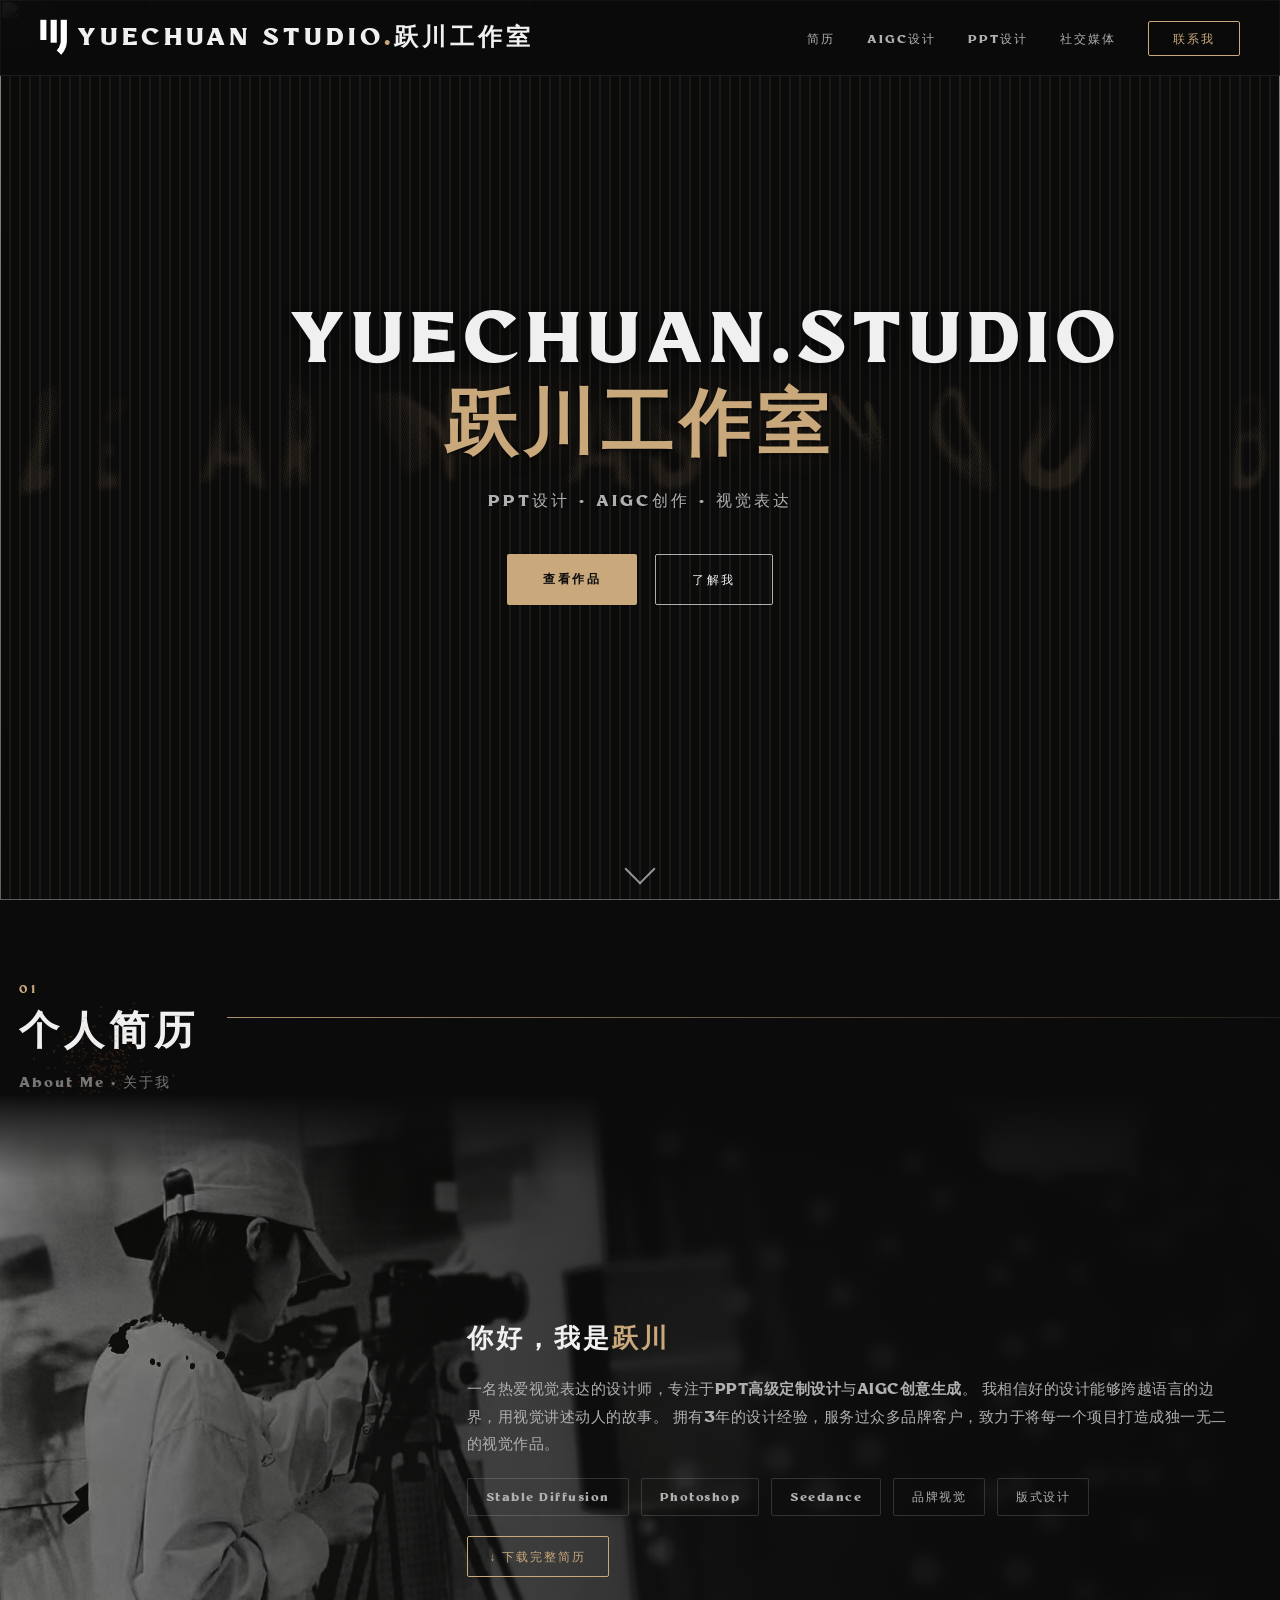
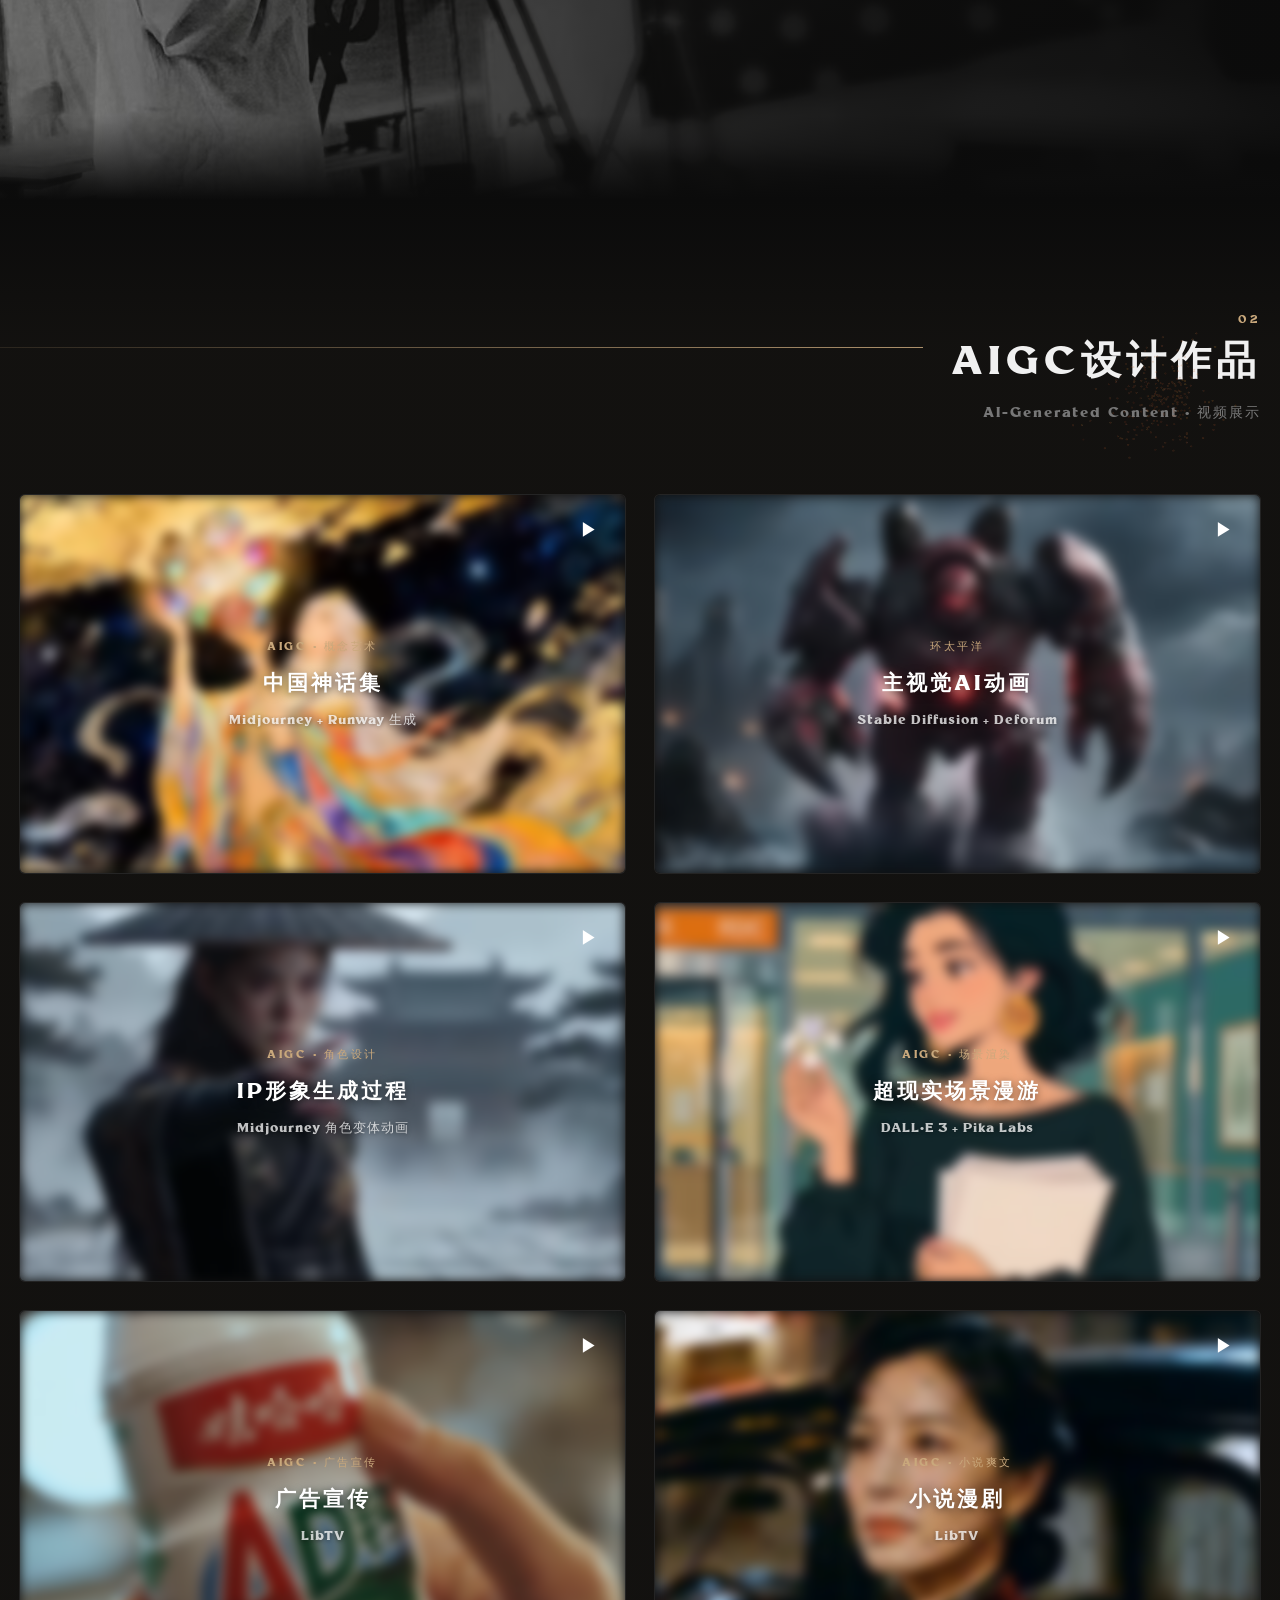
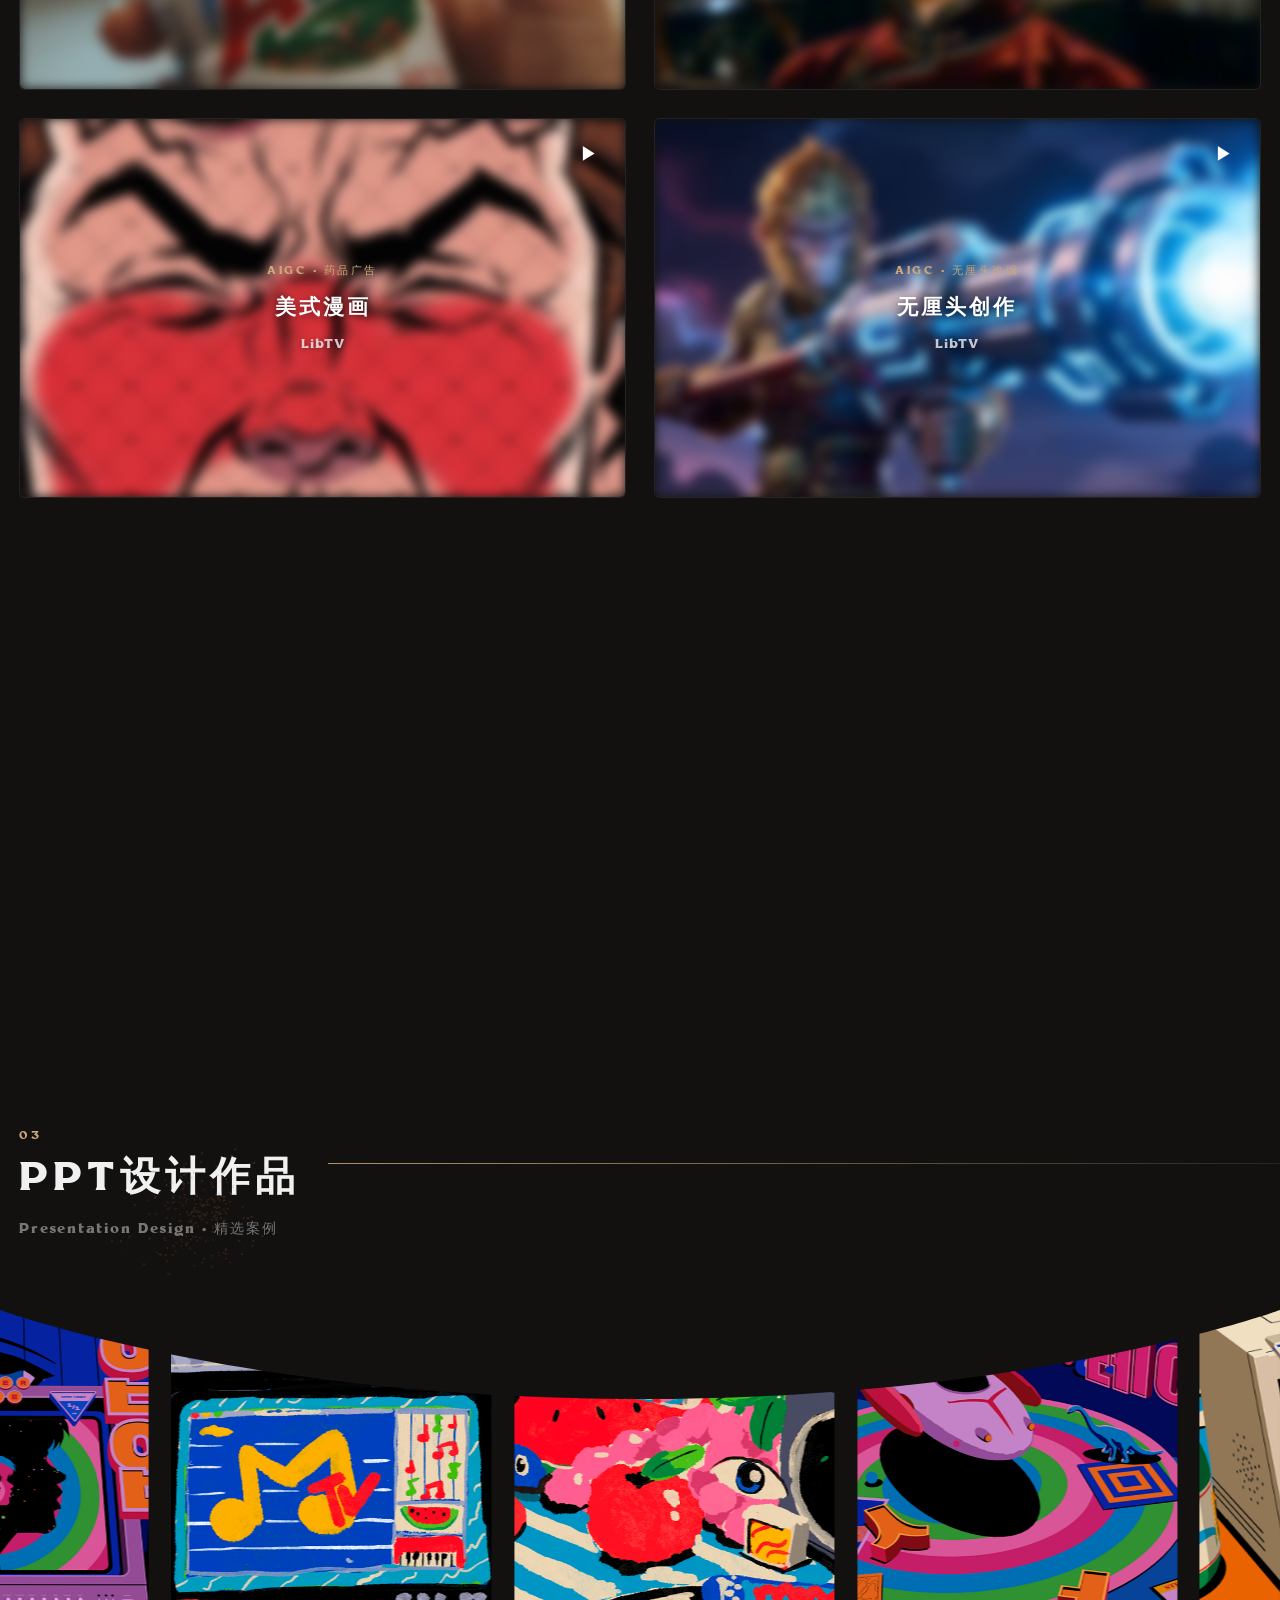
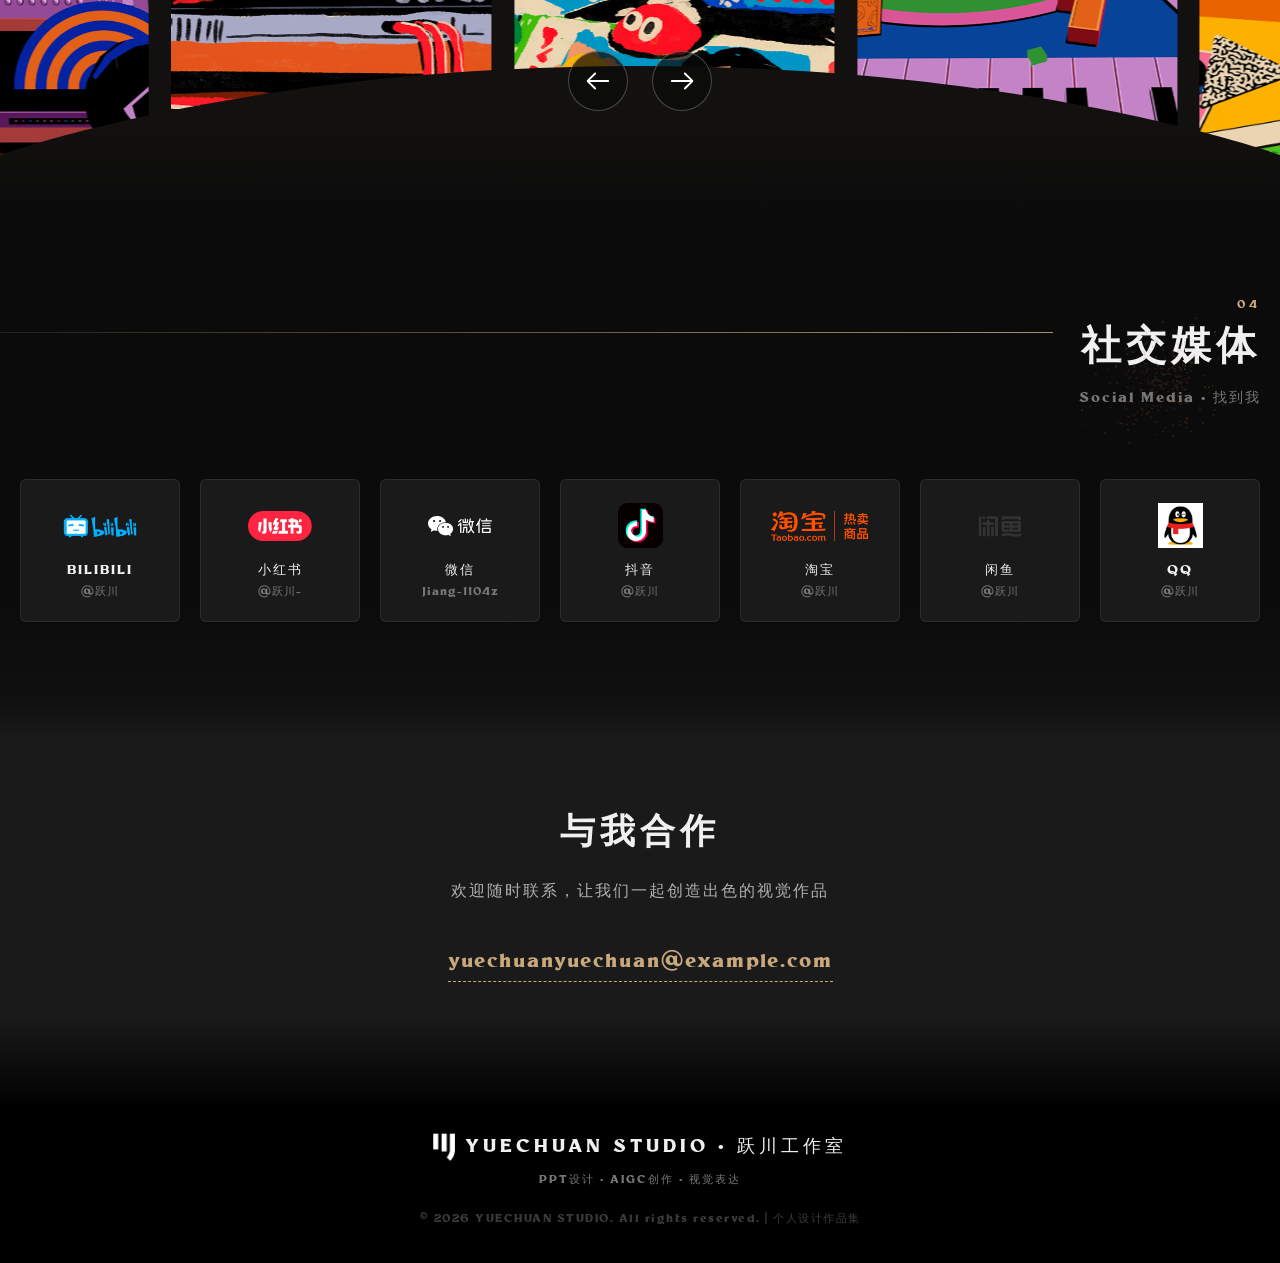
==== commit 8b9a0fbc: "feat: 多项UI优化 - Millik英文字体、中文加粗、区域色彩渐变、PPT轮播入场动画、清理冗余文件" ====
--- a/aton.html
+++ b/aton.html
@@ -4,7 +4,7 @@
     <meta charset="UTF-8">
     <meta name="viewport" content="width=device-width, initial-scale=1.0">
     <link rel="icon" href="logo\川logo.ico" type="image/png">
-    <title>跃川工作室作品集 | Portfolio</title>
+    <title>跃川工作室作品集 | Learn as You Build</title>
     <link rel="stylesheet" href="style.css">
     </head>
 <body>
@@ -43,7 +43,7 @@
         </div>
         <div class="hero-particles" id="heroParticles"></div>
         <!-- 全屏英文大标题 -->
-        <div class="hero-big-text">CREATIVE VISUAL DESIGN</div>
+        <div class="hero-big-text">Learn as You Build</div>
         <!-- 波浪线交互效果 -->
         <a-waves class="hero-waves"><svg></svg></a-waves>
         <div class="hero-content">
@@ -88,12 +88,6 @@
                         拥有3年的设计经验，服务过众多品牌客户，致力于将每一个项目打造成独一无二的视觉作品。
                     </p>
                     <div class="skill-tags">
-                        <span class="skill-tag skill-tag--icon"><img src="logo/PowerPoint-Icon-FY26.svg" alt="PPT"></span>
-                        <span class="skill-tag skill-tag--icon"><img src="logo/pic_html5.gif" alt="H5"></span>
-                        <span class="skill-tag skill-tag--icon"><img src="logo/midjourney.svg" alt="Midjourney"></span>
-                        <span class="skill-tag skill-tag--icon"><img src="logo/jimeng-color.svg" alt="jimeng"></span>
-                        <span class="skill-tag skill-tag--icon"><img src="logo/openai.svg" alt="gpt"></span>
-                        <span class="skill-tag skill-tag--icon"><img src="logo/nanobanana-color.svg" alt="nanobanana-color"></span>
                         <span class="skill-tag">Stable Diffusion</span>
                         <span class="skill-tag">Photoshop</span>
                         <span class="skill-tag">Seedance</span>
@@ -182,6 +176,71 @@
                 <div class="work-card-info">
                     <div class="work-category">AIGC · 广告宣传</div>
                     <h4>广告宣传</h4>
+                    <p>LibTV</p>
+                </div>
+            </div>
+            <div class="work-card aigc-card" data-type="aigc" data-video="AIGC-video\AIGC-6-小女孩翻身.mp4" data-images="AIGC-video\AIGC-6.png">
+                <div class="work-card-image">
+                    <video muted loop playsinline poster="AIGC-video\AIGC-6.png">
+                        <source src="AIGC-video\AIGC-6-小女孩翻身.mp4" type="video/mp4">
+                    </video>
+                    <div class="work-card-overlay"><span class="overlay-icon">▶</span></div>
+                </div>
+                <div class="work-card-info">
+                    <div class="work-category">AIGC · 小说爽文</div>
+                    <h4>小说漫剧</h4>
+                    <p>LibTV</p>
+                </div>
+            </div>
+            <div class="work-card aigc-card" data-type="aigc" data-video="AIGC-video\AIGC-7-药膏.mp4" data-images="AIGC-video\AIGC-7.png">
+                <div class="work-card-image">
+                    <video muted loop playsinline poster="AIGC-video\AIGC-7.png">
+                        <source src="AIGC-video\AIGC-7-药膏.mp4" type="video/mp4">
+                    </video>
+                    <div class="work-card-overlay"><span class="overlay-icon">▶</span></div>
+                </div>
+                <div class="work-card-info">
+                    <div class="work-category">AIGC · 药品广告</div>
+                    <h4>美式漫画</h4>
+                    <p>LibTV</p>
+                </div>
+            </div>
+            <div class="work-card aigc-card" data-type="aigc" data-video="AIGC-video\AIGC-8-西游记.mp4" data-images="AIGC-video\AIGC-8.png">
+                <div class="work-card-image">
+                    <video muted loop playsinline poster="AIGC-video\AIGC-8.png">
+                        <source src="AIGC-video\AIGC-8-西游记.mp4" type="video/mp4">
+                    </video>
+                    <div class="work-card-overlay"><span class="overlay-icon">▶</span></div>
+                </div>
+                <div class="work-card-info">
+                    <div class="work-category">AIGC · 无厘头改编</div>
+                    <h4>无厘头创作</h4>
+                    <p>LibTV</p>
+                </div>
+            </div>
+            <div class="work-card aigc-card" data-type="aigc" data-video="AIGC-video\AIGC-9-高考.mp4" data-images="AIGC-video\AIGC-9-高考.mp4">
+                <div class="work-card-image">
+                    <video muted loop playsinline poster="AIGC-video\AIGC-9-高考.mp4">
+                        <source src="AIGC-video\AIGC-9-高考.mp4" type="video/mp4">
+                    </video>
+                    <div class="work-card-overlay"><span class="overlay-icon">▶</span></div>
+                </div>
+                <div class="work-card-info">
+                    <div class="work-category">AIGC · 卡点视频</div>
+                    <h4>动感视频</h4>
+                    <p>LibTV</p>
+                </div>
+            </div>
+            <div class="work-card aigc-card" data-type="aigc" data-video="AIGC-video\AIGC-10-宠物箱.mp4" data-images="AIGC-video\AIGC-10.png">
+                <div class="work-card-image">
+                    <video muted loop playsinline poster="AIGC-video\AIGC-10.png">
+                        <source src="AIGC-video\AIGC-10-宠物箱.mp4" type="video/mp4">
+                    </video>
+                    <div class="work-card-overlay"><span class="overlay-icon">▶</span></div>
+                </div>
+                <div class="work-card-info">
+                    <div class="work-category">AIGC · 广告宣传</div>
+                    <h4>可爱小狗狗</h4>
                     <p>LibTV</p>
                 </div>
             </div>
@@ -199,48 +258,48 @@
                     </div>
                     <div class="section-line"></div>
                 </div>
-                <p>Presentation Design · 点击预览大图</p>
-            </div>
-            <div class="works-grid">
-                <div class="work-card" data-type="ppt" data-images="PPT-image/PPT-1-14800_基于RAG的技术文档问答系统_04/14800_基于RAG的技术文档问答系统_01.png,PPT-image/PPT-1-14800_基于RAG的技术文档问答系统_04/14800_基于RAG的技术文档问答系统_02.png,PPT-image/PPT-1-14800_基于RAG的技术文档问答系统_04/14800_基于RAG的技术文档问答系统_03.png,PPT-image/PPT-1-14800_基于RAG的技术文档问答系统_04/14800_基于RAG的技术文档问答系统_04.png,PPT-image/PPT-1-14800_基于RAG的技术文档问答系统_04/14800_基于RAG的技术文档问答系统_05.png,PPT-image/PPT-1-14800_基于RAG的技术文档问答系统_04/14800_基于RAG的技术文档问答系统_06.png,PPT-image/PPT-1-14800_基于RAG的技术文档问答系统_04/14800_基于RAG的技术文档问答系统_07.png,PPT-image/PPT-1-14800_基于RAG的技术文档问答系统_04/14800_基于RAG的技术文档问答系统_08.png,PPT-image/PPT-1-14800_基于RAG的技术文档问答系统_04/14800_基于RAG的技术文档问答系统_09.png,PPT-image/PPT-1-14800_基于RAG的技术文档问答系统_04/14800_基于RAG的技术文档问答系统_10.png">
-                    <div class="work-card-image">
-                        <img src="PPT-image/PPT-1-14800_基于RAG的技术文档问答系统_04/14800_基于RAG的技术文档问答系统_01.png" alt="开题答辩PPT">
+                <p>Presentation Design · 精选案例</p>
+            </div>
+            <div class="ppt-carousel-wrapper">
+                <div id="banner">
+                    <div class="img-list img-wrapper">
+                        <div class="img-box">
+                            <div class="info"><h3>One click triple connection</h3></div>
+                            <img src="elliptical-rotation-chart-master/asset/image/1.png" alt="">
+                        </div>
+                        <div class="img-box">
+                            <div class="info"><h3>One click triple connection</h3></div>
+                            <img src="elliptical-rotation-chart-master/asset/image/2.png" alt="">
+                        </div>
+                        <div class="img-box">
+                            <div class="info"><h3>One click triple connection</h3></div>
+                            <img src="elliptical-rotation-chart-master/asset/image/3.png" alt="">
+                        </div>
+                        <div class="img-box">
+                            <div class="info"><h3>One click triple connection</h3></div>
+                            <img src="elliptical-rotation-chart-master/asset/image/4.png" alt="">
+                        </div>
+                        <div class="img-box">
+                            <div class="info"><h3>One click triple connection</h3></div>
+                            <img src="elliptical-rotation-chart-master/asset/image/5.png" alt="">
+                        </div>
+                        <div class="img-box" id="last-img-box">
+                            <div class="info"><h3>One click triple connection</h3></div>
+                            <img src="elliptical-rotation-chart-master/asset/image/6.png" alt="">
+                        </div>
                     </div>
-                    <div class="work-card-info">
-                        <div class="work-category">PPT · 开题答辩</div>
-                        <h4>基于RAG的技术文档问答系统</h4>
-                        <p>为毕业生定制的开题答辩演示文稿</p>
-                    </div>
-                </div>
-                <div class="work-card" data-type="ppt" data-images="PPT-image/PPT-2-网剧/网剧-展示图.jpg">
-                    <div class="work-card-image">
-                        <img src="PPT-image/PPT-2-网剧/网剧-01.jpg" alt="网剧">
-                    </div>
-                    <div class="work-card-info">
-                        <div class="work-category">PPT · 网剧路演</div>
-                        <h4>网剧发布会PPT</h4>
-                        <p>网剧发布会级别演示设计</p>
-                    </div>
-                </div>
-                <div class="work-card" data-type="ppt" data-images="PPT-image/PPT-3-色调研究/色调研究-01.jpg">
-                    <div class="work-card-image">
-                        <img src="PPT-image/PPT-3-色调研究/色调研究-01.jpg" alt="课程研究PPT">
-                    </div>
-                    <div class="work-card-info">
-                        <div class="work-category">PPT · 课程研究</div>
-                        <h4>课程研究PPT</h4>
-                        <p>沉稳专业的视觉风格</p>
-                    </div>
-                </div>
-                <div class="work-card" data-type="ppt" data-images="PPT-image/PPT-04-市集宣传/市集宣传-01.jpg">
-                    <div class="work-card-image">
-                        <img src="PPT-image/PPT-04-市集宣传/市集宣传-01.jpg" alt="市集宣传PPT">
-                    </div>
-                    <div class="work-card-info">
-                        <div class="work-category">PPT · 市集宣传</div>
-                        <h4>市集宣传PPT</h4>
-                        <p>清新活泼的设计语言</p>
-                    </div>
+                </div>
+                <div class="btn-group">
+                    <button class="last btn">
+                        <svg t="1686471404424" class="icon left" viewBox="0 0 1024 1024" version="1.1" xmlns="http://www.w3.org/2000/svg" p-id="2373" width="128" height="128">
+                            <path d="M862.485 481.154H234.126l203.3-203.3c12.497-12.497 12.497-32.758 0-45.255s-32.758-12.497-45.255 0L135.397 489.373c-12.497 12.497-12.497 32.758 0 45.254l256.774 256.775c6.249 6.248 14.438 9.372 22.627 9.372s16.379-3.124 22.627-9.372c12.497-12.497 12.497-32.759 0-45.255l-203.3-203.301h628.36c17.036 0 30.846-13.81 30.846-30.846s-13.81-30.846-30.846-30.846z" fill="" p-id="2374"></path>
+                        </svg>
+                    </button>
+                    <button class="next btn">
+                        <svg t="1686471404424" class="icon right" viewBox="0 0 1024 1024" version="1.1" xmlns="http://www.w3.org/2000/svg" p-id="2373" width="128" height="128">
+                            <path d="M862.485 481.154H234.126l203.3-203.3c12.497-12.497 12.497-32.758 0-45.255s-32.758-12.497-45.255 0L135.397 489.373c-12.497 12.497-12.497 32.758 0 45.254l256.774 256.775c6.249 6.248 14.438 9.372 22.627 9.372s16.379-3.124 22.627-9.372c12.497-12.497 12.497-32.759 0-45.255l-203.3-203.301h628.36c17.036 0 30.846-13.81 30.846-30.846s-13.81-30.846-30.846-30.846z" fill="" p-id="2374"></path>
+                        </svg>
+                    </button>
                 </div>
             </div>
         </div>
@@ -316,7 +375,7 @@
         <canvas id="contactLeonCanvas"></canvas>
         <h2>与我合作</h2>
         <p>欢迎随时联系，让我们一起创造出色的视觉作品</p>
-        <a href="mailto:yourname@example.com" class="contact-email">yuechuanyuechuan@example.com</a>
+        <a href="mailto: yuechuan@example.com" class="contact-email">yuechuanyuechuan@example.com</a>
     </section>
 
     <!-- ==================== 页脚 ==================== -->
--- a/style.css
+++ b/style.css
@@ -1,3 +1,11 @@
+/* ========== 自定义字体 ========== */
+@font-face {
+    font-family: 'Millik';
+    font-weight: 700;
+    src: url(./elliptical-rotation-chart-master/asset/font/Millik.c3f91cb.ttf) format("truetype");
+    text-rendering: optimizeLegibility;
+}
+
 /* ========== 全局变量与基础样式 ========== */
 :root {
     --bg-dark: #0b0b0b;
@@ -11,8 +19,8 @@
     --accent-dim: rgba(201, 168, 124, 0.15);
     --border-subtle: rgba(255, 255, 255, 0.08);
     --border-medium: rgba(255, 255, 255, 0.15);
-    --font-heading: 'Georgia', 'Times New Roman', 'Noto Serif SC', 'STSong', 'Songti SC', serif;
-    --font-body: 'Helvetica Neue', 'Inter', 'PingFang SC', 'Microsoft YaHei', 'Arial', sans-serif;
+    --font-heading: 'Millik', 'Georgia', 'Times New Roman', 'Noto Sans SC', 'PingFang SC', 'Microsoft YaHei', sans-serif;
+    --font-body: 'Millik', 'Noto Sans SC', 'PingFang SC', 'Microsoft YaHei', 'Helvetica Neue', 'Inter', 'Arial', sans-serif;
     --transition: 0.35s cubic-bezier(0.25, 0.1, 0.25, 1);
     --radius: 6px;
     --edge-padding: max(10px, 1.5vw);
@@ -30,6 +38,7 @@
 
 body {
     font-family: var(--font-body);
+    font-weight: 500;
     background-color: var(--bg-dark);
     color: var(--text-primary);
     line-height: 1.7;
@@ -37,10 +46,11 @@
 }
 
 /* ========== 导航栏 ========== */
-.navbar { position: fixed; top: 0; left: 0; width: 100%; background: rgba(11, 11, 11, 0.88); backdrop-filter: blur(20px); -webkit-backdrop-filter: blur(20px); z-index: 1000; border-bottom: 1px solid var(--border-subtle); transition: background var(--transition); }
+.navbar { position: fixed; top: 0; left: 0; width: 100%; background: rgba(11, 11, 11, 0.88); backdrop-filter: blur(20px); -webkit-backdrop-filter: blur(20px); z-index: 1000; border-bottom: 1px solid var(--border-subtle); transition: background var(--transition), opacity 0.45s ease, transform 0.45s ease; }
+.navbar.hidden { pointer-events: none; }
 .navbar.scrolled { background: rgba(11, 11, 11, 0.96); box-shadow: 0 2px 30px rgba(0, 0, 0, 0.5); }
 .nav-container { width: 100%; padding: 0 40px; display: flex; justify-content: space-between; align-items: center; height: 75px; }
-.logo { font-family: var(--font-heading); font-size: 1.5rem; letter-spacing: 4px; color: var(--text-primary); text-decoration: none; transition: color var(--transition); font-weight: normal; white-space: nowrap; display: flex; align-items: center; gap: 10px; flex-shrink: 1; min-width: 0; overflow: hidden; }
+.logo { font-family: var(--font-heading); font-size: 1.5rem; letter-spacing: 4px; color: var(--text-primary); text-decoration: none; transition: color var(--transition); font-weight: 600; white-space: nowrap; display: flex; align-items: center; gap: 10px; flex-shrink: 1; min-width: 0; overflow: hidden; }
 .logo-img { height: 36px; width: auto; flex-shrink: 0; }
 .logo-text { display: inline; }
 .logo span.dot { color: var(--accent); }
@@ -75,9 +85,9 @@
 .hero-waves svg { width: 100%; height: 100%; }
 .hero-waves svg path { fill: none; stroke: rgba(201, 168, 124, 0.18); stroke-width: 1px; }
 .hero-content { position: relative; z-index: 3; text-align: center; padding: 0 24px; max-width: 750px; transform-style: preserve-3d; will-change: transform; transition: transform 0.3s cubic-bezier(0.23, 1, 0.32, 1); }
-.hero-content h1 { font-family: var(--font-heading); font-size: clamp(2.4rem, 6vw, 4.5rem); font-weight: normal; letter-spacing: 6px; color: var(--text-primary); margin-bottom: 1.2rem; line-height: 1.2; text-shadow: 0 1px 1px rgba(0,0,0,0.4), 0 2px 4px rgba(0,0,0,0.3), 0 4px 12px rgba(0,0,0,0.25), 0 1px 0 rgba(201,168,124,0.15); }
+.hero-content h1 { font-family: var(--font-heading); font-size: clamp(2.4rem, 6vw, 4.5rem); font-weight: 600; letter-spacing: 6px; color: var(--text-primary); margin-bottom: 1.2rem; line-height: 1.2; text-shadow: 0 1px 1px rgba(0,0,0,0.4), 0 2px 4px rgba(0,0,0,0.3), 0 4px 12px rgba(0,0,0,0.25), 0 1px 0 rgba(201,168,124,0.15); }
 .hero-content h1 .accent { color: var(--accent); font-weight: 800; text-shadow: 0 1px 1px rgba(0,0,0,0.5), 0 2px 4px rgba(0,0,0,0.35), 0 4px 12px rgba(0,0,0,0.25), 0 0 30px rgba(201,168,124,0.15); }
-.hero-content .hero-subtitle { font-size: 1rem; letter-spacing: 3px; color: var(--text-secondary); margin-bottom: 2.5rem; font-weight: 300; text-shadow: 0 1px 2px rgba(0,0,0,0.3); }
+.hero-content .hero-subtitle { font-size: 1rem; letter-spacing: 3px; color: var(--text-secondary); margin-bottom: 2.5rem; font-weight: 400; text-shadow: 0 1px 2px rgba(0,0,0,0.3); }
 /* 鱼眼放大效果 - 文字悬停 */
 .hero-content h1 .text3d-char, .hero-content .hero-subtitle .text3d-char { display: inline-block; transition: transform 0.4s cubic-bezier(0.25, 0.46, 0.45, 0.94), color 0.4s ease; cursor: default; }
 .hero-content h1 .text3d-char.fisheye { transform: scale(1.18); color: #fff; z-index: 1; position: relative; }
@@ -99,38 +109,45 @@
 .section-header--right { text-align: right; }
 .section-title-row { display: flex; align-items: center; gap: 28px; width: 100%;
     position: relative;
-    overflow: hidden;
-}
-.section-title-row::before {
+}
+.section-title-row > * {
+    position: relative;
+    z-index: 1;
+}
+.section-header--left .section-title-row { padding-left: var(--edge-padding); }
+.section-header--right .section-title-row { flex-direction: row-reverse; padding-right: var(--edge-padding); }
+.section-title-group { flex-shrink: 0; position: relative; overflow: visible; }
+.section-title-group::before {
     content: '';
     position: absolute;
-    inset: 0;
+    top: 0;
+    right: 0;
+    bottom: -100%;
+    left: 0;
     z-index: 0;
     background-image: url("background/粒子.png");
     background-repeat: no-repeat;
-    background-position: right center;
-    background-size: auto 100%;
+    background-position: right top;
+    background-size: auto 140%;
     opacity: 0.18;
     pointer-events: none;
 }
-.section-title-row > * {
-    position: relative;
-    z-index: 1;
-}
-.section-header--left .section-title-row { padding-left: var(--edge-padding); }
-.section-header--right .section-title-row { flex-direction: row-reverse; padding-right: var(--edge-padding); }
-.section-title-group { flex-shrink: 0; }
 .section-header .section-number { font-size: 0.7rem; letter-spacing: 4px; color: var(--accent); text-transform: uppercase; margin-bottom: 0.5rem; font-weight: 500; }
-.section-header h2 { font-family: var(--font-heading); font-size: 2.5rem; font-weight: normal; letter-spacing: 5px; margin: 0; color: var(--text-primary); line-height: 1.2; }
+.section-header h2 { font-family: var(--font-heading); font-size: 2.5rem; font-weight: 600; letter-spacing: 5px; margin: 0; color: var(--text-primary); line-height: 1.2; }
 .section-header .section-line { flex: 1; height: 1px; min-width: 60px; background: linear-gradient(90deg, var(--accent) 0%, rgba(201, 168, 124, 0.15) 100%); opacity: 0.85; }
 .section-header--right .section-line { background: linear-gradient(270deg, var(--accent) 0%, rgba(201, 168, 124, 0.15) 100%); }
-.section-header p { font-size: 0.85rem; letter-spacing: 2px; color: var(--text-muted); margin-top: 1rem; font-weight: 300; }
+.section-header p { font-size: 0.85rem; letter-spacing: 2px; color: var(--text-muted); margin-top: 1rem; font-weight: 400; }
 .section-header--left p { padding-left: var(--edge-padding); }
 .section-header--right p { padding-right: var(--edge-padding); }
 
 /* ========== PPT & AIGC 区域背景 ========== */
-.section-ppt { background: linear-gradient(180deg, rgba(201, 168, 124, 0.03) 0%, transparent 100%); }
-#aigc { background: linear-gradient(180deg, rgba(201, 168, 124, 0.03) 0%, transparent 100%); }
+.section-ppt {
+    background: linear-gradient(180deg, rgba(201, 168, 124, 0.04) 0%, rgba(201, 168, 124, 0.04) 88%, #0b0b0b 100%);
+}
+.section-ppt .section { padding-bottom: 60px; }
+#aigc {
+    background: linear-gradient(180deg, #0b0b0b 0%, rgba(201, 168, 124, 0.04) 6%, rgba(201, 168, 124, 0.04) 100%);
+}
 #about { background: none; }
 
 /* ========== 关于我 / 简历区域 ========== */
@@ -154,7 +171,7 @@
 /* 内容区域：行2-3，列2-3 */
 .about-content { grid-row: 2 / 4; grid-column: 2 / 4; display: flex; align-items: center; padding: 20px 40px; overflow: visible; }
 .about-info { width: 100%; }
-.about-info h3 { font-family: var(--font-heading); font-size: clamp(1.2rem, 2vw, 1.8rem); font-weight: normal; letter-spacing: 3px; margin-bottom: 1rem; color: var(--text-primary); }
+.about-info h3 { font-family: var(--font-heading); font-size: clamp(1.2rem, 2vw, 1.8rem); font-weight: 600; letter-spacing: 3px; margin-bottom: 1rem; color: var(--text-primary); }
 .about-info .highlight { color: var(--accent); }
 .about-info p { color: var(--text-secondary); margin-bottom: 1.2rem; font-size: clamp(0.8rem, 1.2vw, 0.95rem); letter-spacing: 0.5px; line-height: 1.8; }
 .skill-tags { display: flex; flex-wrap: wrap; gap: 12px; margin-bottom: 1.2rem; }
@@ -178,7 +195,7 @@
 .work-card:hover .work-card-info,
 .work-card.touch-active .work-card-info { opacity: 1; }
 .work-card-info .work-category { font-size: 0.7rem; letter-spacing: 2.5px; color: var(--accent); text-transform: uppercase; margin-bottom: 0.6rem; font-weight: 500; }
-.work-card-info h4 { font-family: var(--font-heading); font-size: 1.3rem; font-weight: normal; letter-spacing: 3px; color: #fff; margin-bottom: 0.5rem; text-shadow: 0 2px 8px rgba(0,0,0,0.5); }
+.work-card-info h4 { font-family: var(--font-heading); font-size: 1.3rem; font-weight: 600; letter-spacing: 3px; color: #fff; margin-bottom: 0.5rem; text-shadow: 0 2px 8px rgba(0,0,0,0.5); }
 .work-card-info p { font-size: 0.82rem; color: rgba(255,255,255,0.75); letter-spacing: 1px; text-shadow: 0 1px 4px rgba(0,0,0,0.4); }
 /* hover 时图片模糊 */
 .work-card:hover .work-card-image img,
@@ -235,7 +252,12 @@
 .ppt-nav:hover { background: var(--accent); color: #000; }
 
 /* ========== 社交媒体区域 ========== */
-.social-section { padding: 80px 0; width: 100%; overflow: hidden; }
+.social-section {
+    padding: 80px 0;
+    width: 100%;
+    overflow: hidden;
+    background: linear-gradient(180deg, #0b0b0b 0%, #0b0b0b 78%, #101010 100%);
+}
 .social-grid { display: flex; flex-wrap: wrap; justify-content: center; gap: 20px; margin-top: 40px; padding: 0 var(--edge-padding); }
 .social-card {
     display: flex;
@@ -283,15 +305,25 @@
 .social-card .social-handle { font-size: 0.7rem; color: var(--text-muted); letter-spacing: 1px; }
 
 /* ========== 联系区域 ========== */
-.contact-section { position: relative; background: var(--bg-card); border-top: 1px solid var(--border-subtle); text-align: center; padding: 100px 30px; overflow: hidden; }
+.contact-section {
+    position: relative;
+    background: linear-gradient(180deg, #101010 0%, var(--bg-card) 10%, var(--bg-card) 82%, #080808 100%);
+    text-align: center;
+    padding: 100px 30px;
+    overflow: hidden;
+}
 #contactLeonCanvas { position: absolute; inset: 0; z-index: 0; pointer-events: none; opacity: 0.08; }
-.contact-section h2 { position: relative; z-index: 1; font-family: var(--font-heading); font-size: 2.2rem; font-weight: normal; letter-spacing: 5px; margin-bottom: 1rem; }
+.contact-section h2 { position: relative; z-index: 1; font-family: var(--font-heading); font-size: 2.2rem; font-weight: 600; letter-spacing: 5px; margin-bottom: 1rem; }
 .contact-section p { position: relative; z-index: 1; color: var(--text-secondary); letter-spacing: 2px; margin-bottom: 2.5rem; }
 .contact-email { position: relative; z-index: 1; display: inline-block; font-size: 1.2rem; color: var(--accent); text-decoration: none; letter-spacing: 2px; border-bottom: 1px dashed var(--accent); padding-bottom: 4px; transition: all var(--transition); }
 .contact-email:hover { color: var(--accent-hover); border-color: var(--accent-hover); }
 
 /* ========== 页脚 ========== */
-.footer { background: #000; padding: 50px 30px; text-align: center; border-top: 1px solid var(--border-subtle); }
+.footer {
+    background: linear-gradient(180deg, #080808 0%, #000 15%);
+    padding: 50px 30px;
+    text-align: center;
+}
 .footer .footer-name { font-family: var(--font-heading); font-size: 1.1rem; letter-spacing: 4px; color: var(--text-primary); margin-bottom: 0.5rem; display: flex; align-items: center; justify-content: center; gap: 10px; }
 .footer-logo-img { height: 28px; width: auto; flex-shrink: 0; }
 .footer .footer-tagline { font-size: 0.7rem; letter-spacing: 2px; color: var(--text-muted); text-transform: uppercase; }
@@ -424,18 +456,6 @@
         position: relative;
         overflow: hidden;
     }
-    .section-title-row::before {
-        content: '';
-        position: absolute;
-        inset: 0;
-        z-index: 0;
-        background-image: url("background/粒子.png");
-        background-repeat: no-repeat;
-        background-position: right center;
-        background-size: auto 100%;
-        opacity: 0.18;
-        pointer-events: none;
-    }
     .section-header--left .section-title-row { padding-left: var(--edge-padding); }
     .section-header--right .section-title-row { flex-direction: row-reverse; padding-right: var(--edge-padding); }
     .section-header--left p { padding-left: var(--edge-padding); }
@@ -550,6 +570,7 @@
         word-break: break-all;
     }
 
+
     /* 页脚 */
     .footer {
         padding: 35px 16px;
@@ -753,4 +774,188 @@
 
 .hero-big-text {
     font-family: 'DRUNKFONTS', sans-serif;
+}
+
+/* ========== PPT椭圆轮播样式（源自 elliptical-rotation-chart-master）========== */
+.ppt-carousel-wrapper {
+    --post-size: 25vw;
+    --post-spacing: 1.78vw;
+    --mask-size: 100vw;
+    position: relative;
+    width: 100%;
+    padding: 0;
+    overflow: visible;
+}
+
+#ppt #banner {
+    overflow: hidden;
+    position: relative;
+    width: 100%;
+    height: calc(var(--post-size) / 0.72);
+    -webkit-mask: url([data-uri]);
+    mask: url([data-uri]);
+    -webkit-mask-repeat: no-repeat;
+    mask-repeat: no-repeat;
+    -webkit-mask-position: center;
+    mask-position: center;
+    -webkit-mask-size: var(--mask-size);
+    mask-size: var(--mask-size);
+}
+
+#ppt #banner .img-wrapper {
+    display: flex;
+    position: absolute;
+    width: 100%;
+    height: calc(var(--post-size) / 0.72);
+    transform: translate(140vw, 0);
+}
+
+/* 进入视口时播放入场动画 */
+#ppt .ppt-carousel-wrapper.entered #banner .img-wrapper {
+    animation: pptAdmission 1.5s ease forwards;
+}
+
+#ppt .img-list {
+    left: 0;
+}
+
+#ppt #banner .img-wrapper .img-box {
+    height: 100%;
+    display: inline-block;
+    margin-right: var(--post-spacing);
+    position: relative;
+    cursor: pointer;
+    flex-shrink: 0;
+}
+
+#ppt #banner .img-wrapper .img-box .info {
+    position: absolute;
+    display: flex;
+    flex-direction: column;
+    justify-content: center;
+    left: 0;
+    top: 0;
+    height: 100%;
+    width: 100%;
+    background: rgba(23, 23, 23, 0.5);
+    text-align: center;
+    color: #fff9f1;
+    font-size: 4rem;
+    opacity: 0;
+    transition: opacity 0.35s ease;
+    pointer-events: none;
+}
+
+#ppt #banner .img-wrapper .img-box:hover .info {
+    opacity: 1;
+}
+
+#ppt #banner .img-wrapper .img-box .info h3 {
+    font-size: 1.6rem;
+    font-weight: 700;
+    color: #fff9f1;
+}
+
+#ppt #banner .img-wrapper .img-box img {
+    width: var(--post-size);
+    height: 100%;
+    object-position: center;
+    object-fit: cover;
+}
+
+#ppt #banner .img-wrapper .img-box:last-child {
+    transform: translate(-160.68vw, 0);
+}
+
+#ppt .btn-group {
+    height: auto;
+    position: absolute;
+    left: 50%;
+    bottom: 0;
+    transform: translate(-50%, 0);
+    transition: 1s;
+    opacity: 0;
+    padding: 12px 0;
+}
+
+#ppt .btn-group .btn {
+    width: 60px;
+    height: 60px;
+    border-radius: 50%;
+    border: 1px solid rgba(255, 255, 255, 0.25);
+    background-color: rgba(11, 11, 11, 0.7);
+    margin: 10px;
+    cursor: pointer;
+    transition: 0.4s;
+    box-sizing: border-box;
+    display: inline-flex;
+    align-items: center;
+    justify-content: center;
+}
+
+#ppt .btn-group .btn:hover {
+    transform: scale(1.2);
+    background-color: var(--accent);
+    border-color: var(--accent);
+}
+
+#ppt .btn-group .btn:hover .icon {
+    fill: #fff;
+}
+
+#ppt .btn-group .btn .icon {
+    width: 30px;
+    height: 30px;
+    fill: #fff;
+}
+
+#ppt .btn-group .btn .right {
+    transform: rotate(180deg);
+}
+
+@keyframes pptAdmission {
+    0% {
+        transform: translate(140vw, 0);
+    }
+    100% {
+        transform: translate(13.39vw, 0);
+    }
+}
+
+/* 响应式 - 平板 */
+@media (max-width: 1024px) {
+    .ppt-carousel-wrapper {
+        --post-size: 38vw;
+        --post-spacing: 2.5vw;
+        --mask-size: 120vw;
+    }
+    #ppt #banner .img-wrapper .img-box:last-child {
+        transform: translate(-243.9vw, 0);
+    }
+}
+
+/* 响应式 - 手机 */
+@media (max-width: 768px) {
+    .ppt-carousel-wrapper {
+        --post-size: 50vw;
+        --post-spacing: 3vw;
+        --mask-size: 150vw;
+        padding: 0;
+    }
+    #ppt #banner .img-wrapper .img-box:last-child {
+        transform: translate(-318vw, 0);
+    }
+    #ppt .btn-group .btn {
+        width: 44px;
+        height: 44px;
+        margin: 6px;
+    }
+    #ppt .btn-group .btn .icon {
+        width: 22px;
+        height: 22px;
+    }
+    #ppt #banner .img-wrapper .img-box .info h3 {
+        font-size: 1rem;
+    }
+    .section-ppt .section { padding-bottom: 40px; }
 }
